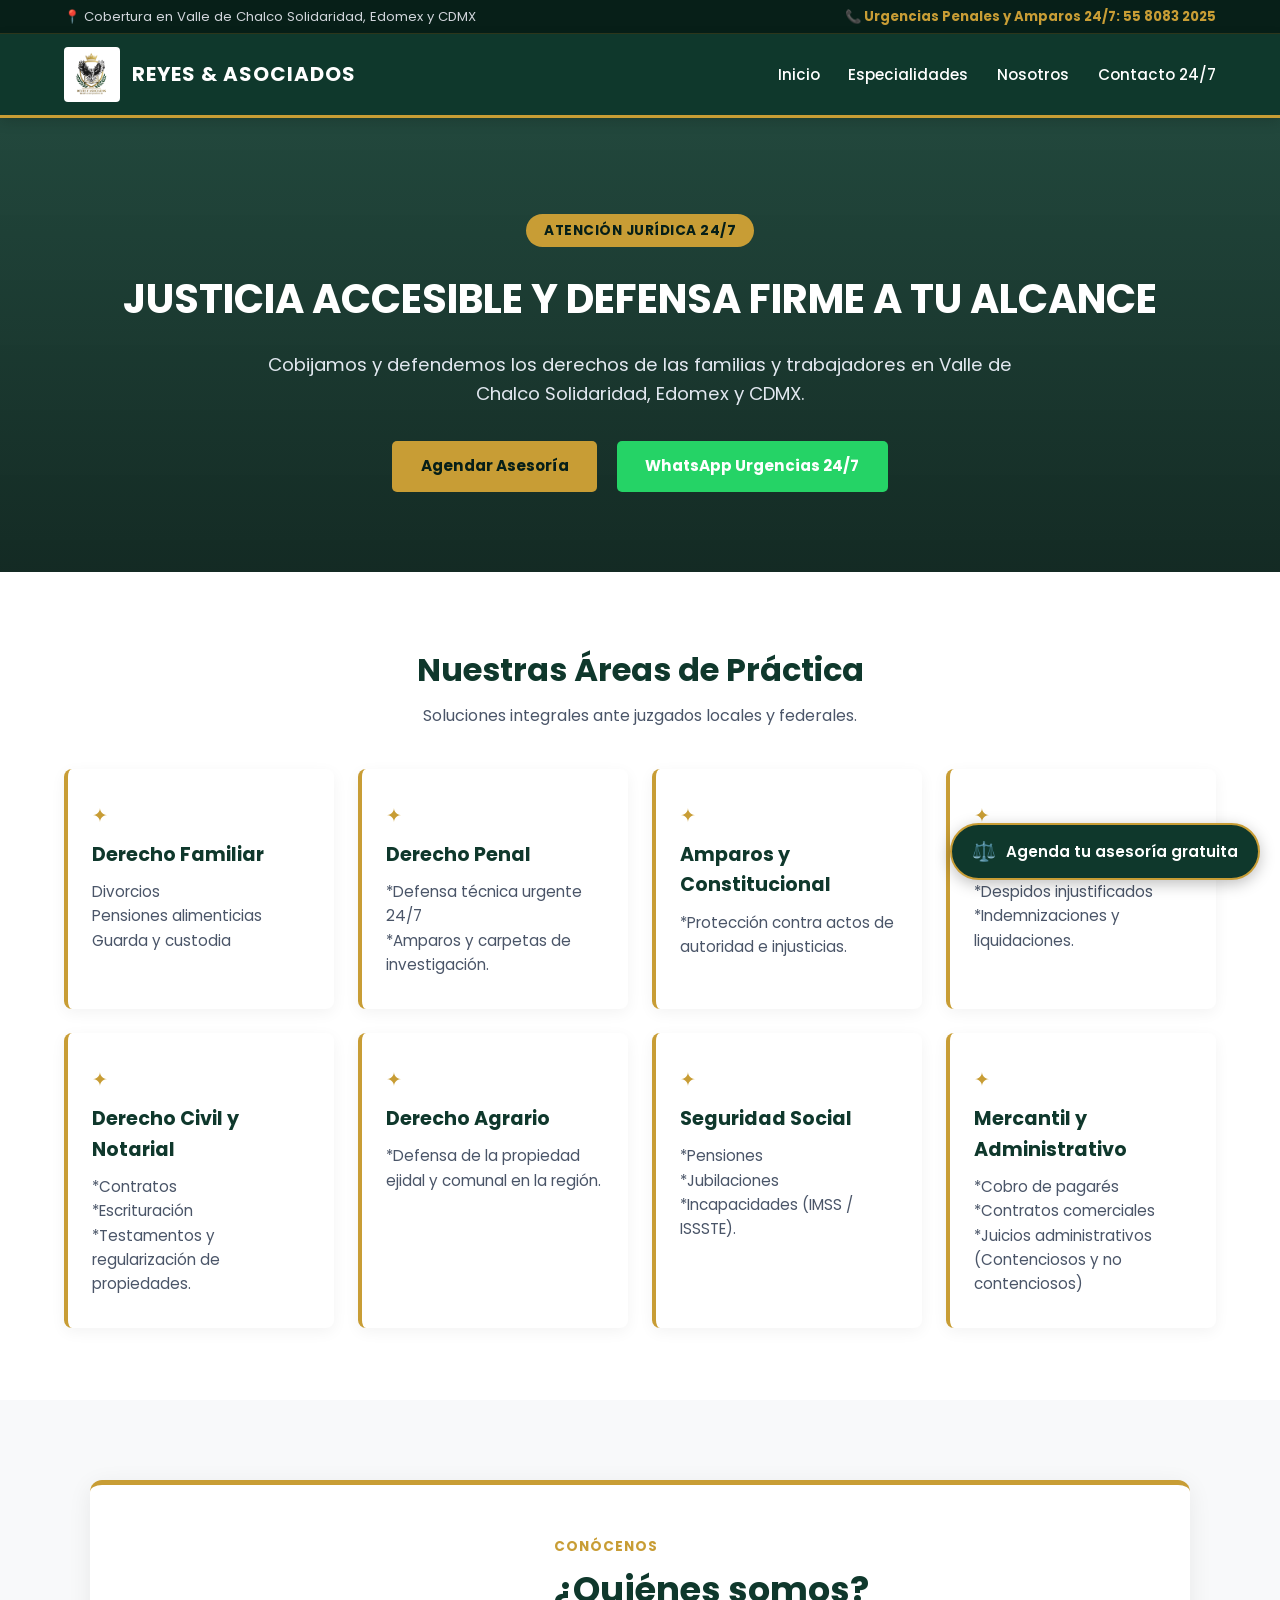
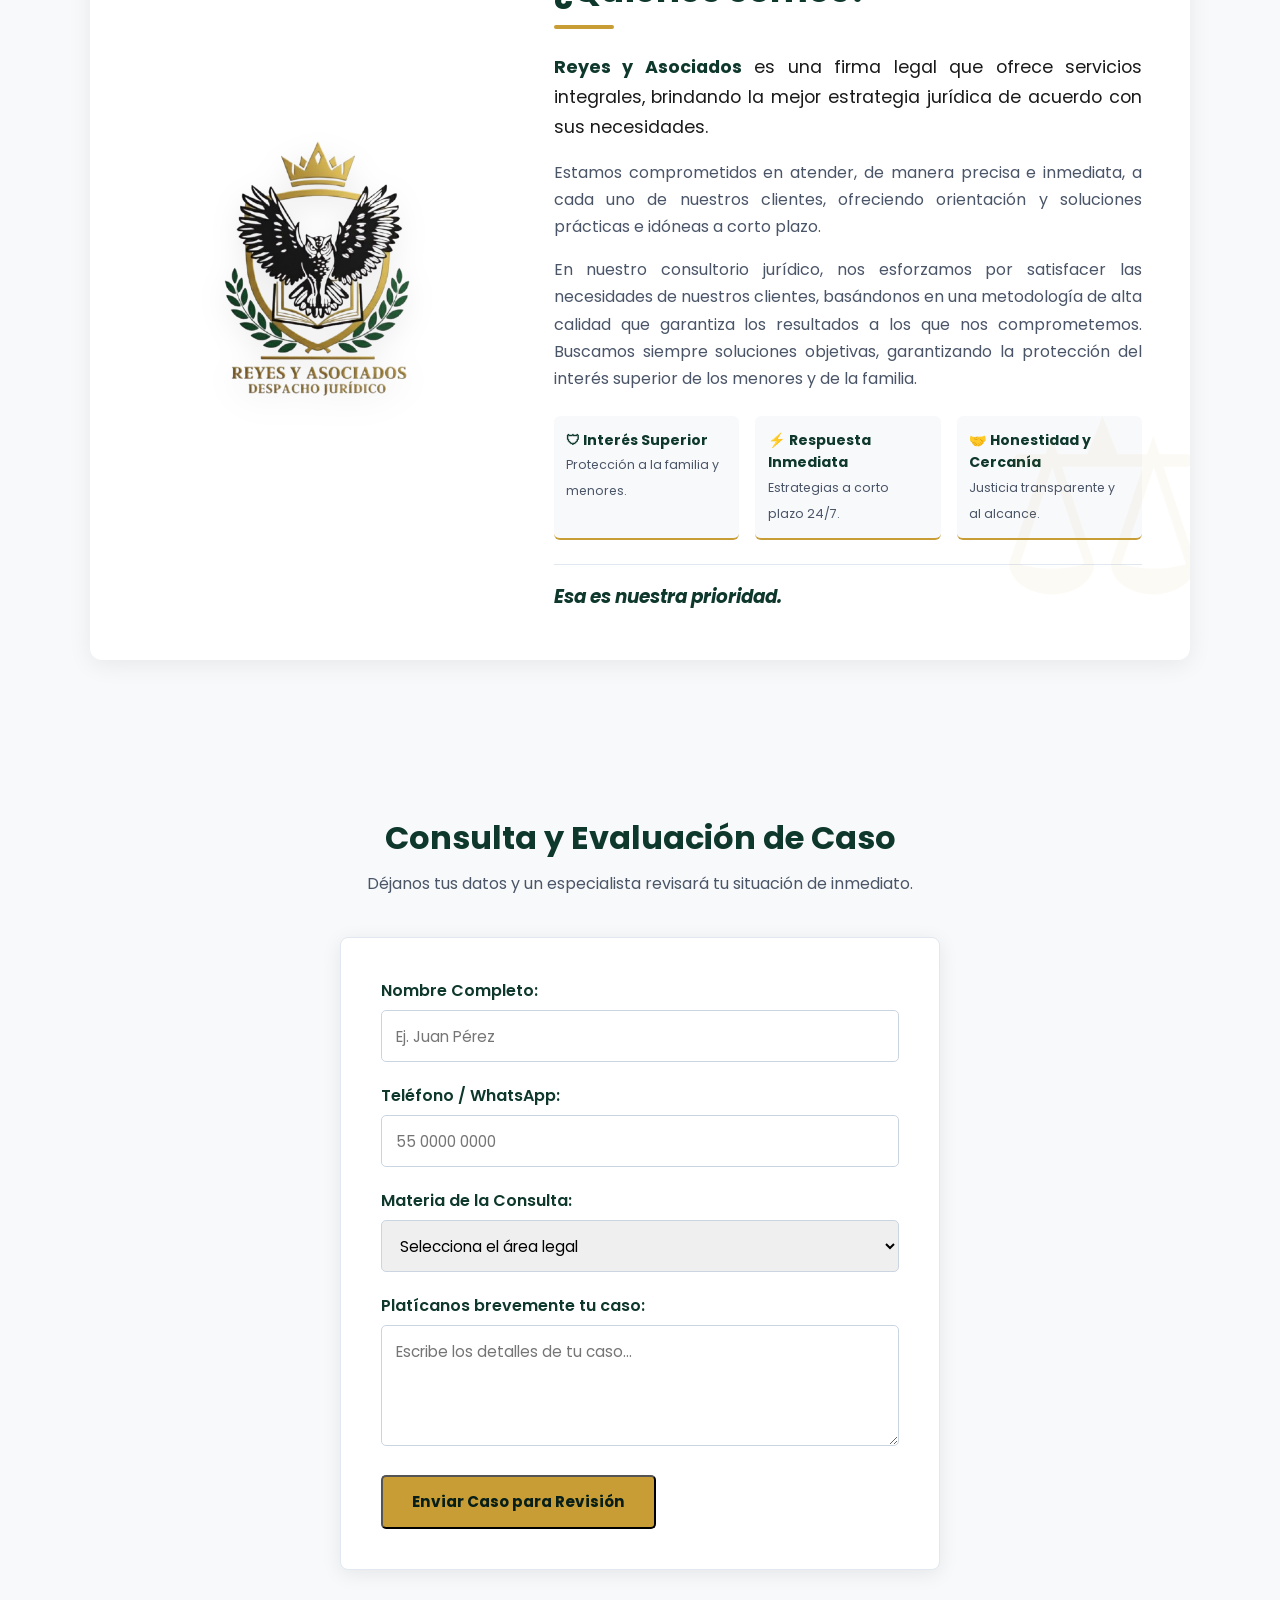
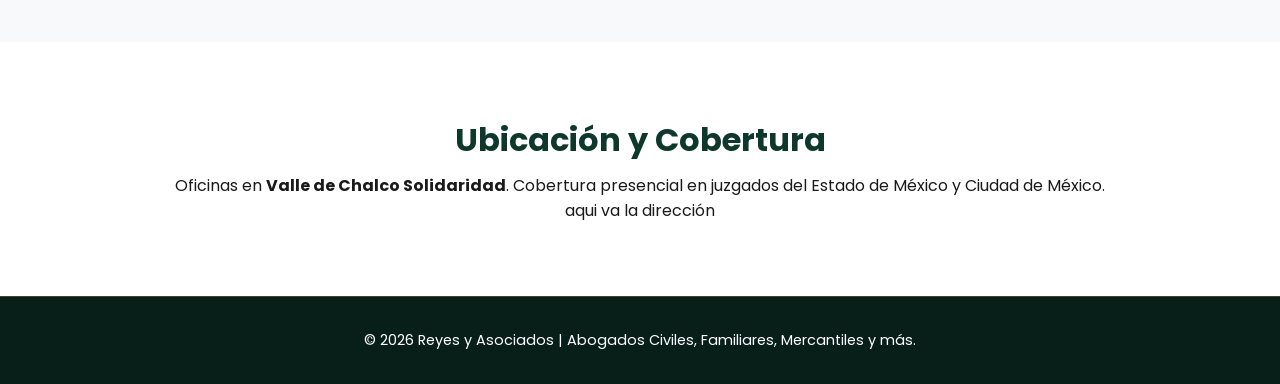
==== index.html @ 7d5b080e "Update index.html" ====
<!DOCTYPE html>
<html lang="es">
<head>
  <meta charset="UTF-8">
  <meta name="viewport" content="width=device-width, initial-scale=1.0">
  <title>Reyes y Asociados | Despacho de Abogados en Valle de Chalco, Edomex y CDMX</title>
  <meta name="description" content="Bufete jurídico 24/7 en Valle de Chalco, Estado de México y CDMX. Especialistas en derecho familiar, penal, amparos, laboral, civil y agrario.">
  <link rel="stylesheet" href="style.css">
  <!-- Fuentes de Google Fonts (Poppins: Redonda y Sans Serif) -->
  <link rel="preconnect" href="https://fonts.googleapis.com">
  <link rel="preconnect" href="https://fonts.gstatic.com" crossorigin>
  <link href="https://fonts.googleapis.com/css2?family=Poppins:wght@300;400;500;600;700&display=swap" rel="stylesheet">
  
  <link rel="stylesheet" href="style.css">
</head>
<body>

  <!-- Encabezado con menú responsive -->
   <!-- Cintillo Superior de Atención Urgente -->
<div class="top-bar">
  <div class="top-bar-container">
    <span>📍 Cobertura en Valle de Chalco Solidaridad, Edomex y CDMX</span>
    <a href="tel:525580832025" class="top-phone">📞 Urgencias Penales y Amparos 24/7: 55 8083 2025 </a>
  </div>
</div>
  <header>
    <div class="logo-container">
      <img src="logo.png" alt="Reyes y Asociados Logotipo" class="logo-img">
      <span class="logo-texto">Reyes & Asociados</span>
    </div>

    <!-- Control del menú hamburguesa -->
    <input type="checkbox" id="check-menu">
    <label for="check-menu" class="btn-menu">☰</label>

    <nav>
      <ul>
        <li><a href="#inicio">Inicio</a></li>
        <li><a href="#especialidades">Especialidades</a></li>
        <li><a href="#nosotros">Nosotros</a></li>
        <li><a href="#contacto">Contacto 24/7</a></li>
      </ul>
    </nav>
  </header>

  <!-- Hero Section -->
  <section id="inicio" class="hero">
    <div class="hero-content">
      <span class="badge">Atención Jurídica 24/7</span>
      <h1>JUSTICIA ACCESIBLE Y DEFENSA FIRME A TU ALCANCE</h1>
      <p>Cobijamos y defendemos los derechos de las familias y trabajadores en Valle de Chalco Solidaridad, Edomex y CDMX.</p>
      <div class="hero-buttons">
        <a href="#contacto" class="btn btn-primary">Agendar Asesoría</a>
        <a href="https://wa.me/525580832025?text=Hola,%20me%20gustaría%20agendar%20una%20asesoría%20legal%20urgente" target="_blank" class="btn btn-whatsapp">WhatsApp Urgencias 24/7</a>
      </div>
    </div>
  </section>

  <!-- Especialidades -->
  <section id="especialidades" class="seccion">
    <h2>Nuestras Áreas de Práctica</h2>
    <p class="subtitulo">Soluciones integrales ante juzgados locales y federales.</p>
    
    <div class="grid-servicios">
      <div class="tarjeta-servicio"><h3>Derecho Familiar</h3>
            <p>Divorcios</p>
            <p>Pensiones alimenticias</p>
            <p>Guarda y custodia</p>
    </div>
      <div class="tarjeta-servicio"><h3>Derecho Penal</h3><p>*Defensa técnica urgente 24/7</p><p>*Amparos y carpetas de investigación.</p></div>
      <div class="tarjeta-servicio"><h3>Amparos y Constitucional</h3><p>*Protección contra actos de autoridad e injusticias.</p></div>
      <div class="tarjeta-servicio"><h3>Derecho Laboral</h3><p>*Despidos injustificados</p><p>*Indemnizaciones y liquidaciones.</p></div>
      <div class="tarjeta-servicio"><h3>Derecho Civil y Notarial</h3><p>*Contratos</p><p>*Escrituración</p><p>*Testamentos y regularización de propiedades.</p></div>
      <div class="tarjeta-servicio"><h3>Derecho Agrario</h3><p>*Defensa de la propiedad ejidal y comunal en la región.</p></div>
      <div class="tarjeta-servicio"><h3>Seguridad Social</h3><p>*Pensiones</p><p> *Jubilaciones</p><p>*Incapacidades (IMSS / ISSSTE).</p></div>
      <div class="tarjeta-servicio"><h3>Mercantil y Administrativo</h3><p>*Cobro de pagarés </p><p>*Contratos comerciales</p><p>*Juicios administrativos (Contenciosos y no contenciosos)</p></div>
    </div>
  </section>

<!-- Sección Nosotros con Logo a la Izquierda -->
  <section id="nosotros" class="seccion seccion-nosotros">
    <div class="contenedor-nosotros-grid">
      
      <!-- Columna Izquierda: Logo Grande -->
      <div class="nosotros-logo-col">
        <img src="logo.png" alt="Reyes y Asociados Logo Grande" class="logo-gran-formato">
      </div>

      <!-- Columna Derecha: Texto del Folleto -->
      <div class="nosotros-texto-col">
        <div class="nosotros-header">
          <span class="badge-sub">Conócenos</span>
          <h2>¿Quiénes somos?</h2>
          <div class="linea-dorada"></div>
        </div>

        <div class="nosotros-contenido">
          <p class="destacado">
            <strong>Reyes y Asociados</strong> es una firma legal que ofrece servicios integrales, brindando la mejor estrategia jurídica de acuerdo con sus necesidades.
          </p>
          
          <p>
            Estamos comprometidos en atender, de manera precisa e inmediata, a cada uno de nuestros clientes, ofreciendo orientación y soluciones prácticas e idóneas a corto plazo.
          </p>

          <p>
            En nuestro consultorio jurídico, nos esforzamos por satisfacer las necesidades de nuestros clientes, basándonos en una metodología de alta calidad que garantiza los resultados a los que nos comprometemos. Buscamos siempre soluciones objetivas, garantizando la protección del interés superior de los menores y de la familia.
          </p>
          <!-- Agregar dentro de la columna de texto de 'Nosotros' -->
<div class="pilares-despacho">
  <div class="pilar">
    <strong>🛡 Interés Superior</strong>
    <span>Protección a la familia y menores.</span>
  </div>
  <div class="pilar">
    <strong>⚡ Respuesta Inmediata</strong>
    <span>Estrategias a corto plazo 24/7.</span>
  </div>
  <div class="pilar">
    <strong>🤝 Honestidad y Cercanía</strong>
    <span>Justicia transparente y al alcance.</span>
  </div>
</div>

          <div class="frase-prioridad">
            <p>Esa es nuestra prioridad.</p>
          </div>
        </div>
      </div>

    </div>
  </section>
  

  <!-- Formulario de Evaluación de Caso -->
  <section id="contacto" class="seccion bg-gris">
    <h2>Consulta y Evaluación de Caso</h2>
    <p class="subtitulo">Déjanos tus datos y un especialista revisará tu situación de inmediato.</p>

    <!-- Puedes usar Formspree.io gratis para recibir los correos del formulario directamente en tu email -->
  <form action="https://formspree.io/f/mgawjaeo" method="POST" class="formulario-contacto">
    <!-- Línea añadida para cambiar la casilla de destino -->
    <input type="hidden" name="_to" value="tu-nuevo-correo@gmail.com">

      <div class="grupo-campo">
        <label for="nombre">Nombre Completo:</label>
        <input type="text" id="nombre" name="nombre" required placeholder="Ej. Juan Pérez">
      </div>

      <div class="grupo-campo">
        <label for="telefono">Teléfono / WhatsApp:</label>
        <input type="tel" id="telefono" name="telefono" required placeholder="55 0000 0000">
      </div>

      <div class="grupo-campo">
        <label for="materia">Materia de la Consulta:</label>
        <select id="materia" name="materia" required>
          <option value="" disabled selected>Selecciona el área legal</option>
          <option value="Familiar">Familiar</option>
          <option value="Penal">Penal (Urgencias)</option>
          <option value="Laboral">Laboral</option>
          <option value="Amparo">Amparo / Constitucional</option>
          <option value="Civil / Notarial">Civil o Notarial</option>
          <option value="Agrario">Agrario</option>
          <option value="Seguridad Social">Pensiones / Seguridad Social</option>
          <option value="Otro">Otro asunto</option>
        </select>
      </div>

      <div class="grupo-campo">
        <label for="mensaje">Platícanos brevemente tu caso:</label>
        <textarea id="mensaje" name="mensaje" rows="4" required placeholder="Escribe los detalles de tu caso..."></textarea>
      </div>

      <button type="submit" class="btn btn-primary">Enviar Caso para Revisión</button>
    </form>
  </section>

  <!-- Cobertura y Mapa -->
  <section class="seccion">
    <h2>Ubicación y Cobertura</h2>
    <p>Oficinas en <strong>Valle de Chalco Solidaridad</strong>. Cobertura presencial en juzgados del Estado de México y Ciudad de México.</p>
    <p>aqui va la dirección</p>
  </section>

  <footer>
    <p>&copy; 2026 Reyes y Asociados | Abogados Civiles, Familiares, Mercantiles y más.</p>
  </footer>
  <!-- Widget Flotante de Asesoría Gratuita -->
<div class="widget-asesoria-container">
  
  <!-- Ventana Modal Emergente (Oculta por defecto) -->
  <div class="chat-modal" id="chatModal">
    <div class="chat-header">
      <div class="chat-header-info">
        <strong>Reyes & Asociados</strong>
        <span>Asesores en línea</span>
      </div>
      <button class="chat-close" onclick="toggleChat()">✕</button>
    </div>
    
   <div class="chat-body">
  <p class="chat-intro">👋 ¡Hola! Platícanos tu caso directamente por WhatsApp para agendar tu consulta gratuita.</p>

  <a href="https://wa.me/525580832025?text=Hola,%20me%20gustaría%20agendar%20una%20asesoría%20gratuita" 
     target="_blank" 
     class="btn-enviar-modal" 
     style="display: block; text-align: center; text-decoration: none;">
     📱 Iniciar Chat de Asesoría
  </a>
</div>
  </div>

  <!-- Botón Fijo Flotante -->
  <button class="btn-flotante-asesoria" onclick="toggleChat()">
    <span class="icono-chat">⚖️</span>
    <span class="texto-btn-flotante">Agenda tu asesoría gratuita</span>
  </button>

</div>
<script src="script.js"></script>
</body>
</html>
---- style.css ----
/* ==========================================
   PALETA EXTRAÍDA DEL LOGOTIPO
   ========================================== */
:root {
  --verde-laurel: #0f382c;
  --verde-oscuro: #071f18;
  --dorado-escudo: #c89d35;
  --dorado-hover: #e0b348;
  --fondo-claro: #f8f9fa;
  --texto-oscuro: #1a1a1a;
  --texto-suave: #4a5568;
  
  /* Definición de la tipografía redonda */
  --fuente-redonda: 'Poppins', -apple-system, BlinkMacSystemFont, sans-serif;
}

* {
  box-sizing: border-box;
  margin: 0;
  padding: 0;
  font-family: var(--fuente-redonda); /* Aplica la tipografía circular a todo el sitio */
}

body {
  color: var(--texto-oscuro);
  background-color: #ffffff;
  line-height: 1.6;
}

/* ==========================================
   ENCABEZADO Y NAVEGACIÓN
   ========================================== */
header {
  background-color: var(--verde-laurel);
  padding: 0.8rem 5%;
  display: flex;
  justify-content: space-between;
  align-items: center;
  position: sticky;
  top: 0;
  z-index: 1000;
  border-bottom: 3px solid var(--dorado-escudo);
  box-shadow: 0 4px 12px rgba(0,0,0,0.15);
}

.logo-container {
  display: flex;
  align-items: center;
  gap: 12px;
}

/* Ajuste para que el logo resalte sin deformarse */
.logo-img {
  height: 55px;
  width: auto;
  object-fit: contain;
  /* Si el fondo del PNG no es transparente, el fondo verde lo enmarca limpio */
  background: white;
  padding: 2px;
  border-radius: 4px;
}

.logo-texto {
  color: #ffffff;
  font-weight: 700;
  font-size: 1.25rem;
  letter-spacing: 1px;
  text-transform: uppercase;
}

nav ul {
  display: flex;
  list-style: none;
  gap: 1.8rem;
}

nav a {
  color: #ffffff;
  text-decoration: none;
  font-weight: 500;
  font-size: 0.95rem;
  transition: color 0.3s ease;
}

nav a:hover {
  color: var(--dorado-escudo);
}

/* Control Menú Hamburguesa Nativo */
#check-menu {
  display: none;
}

.btn-menu {
  display: none;
  font-size: 1.8rem;
  color: var(--dorado-escudo);
  cursor: pointer;
}

/* ==========================================
   HERO SECTION (INICIO)
   ========================================== */
.hero {
  background: linear-gradient(rgba(15, 56, 44, 0.92), rgba(7, 31, 24, 0.95)), 
              url('https://images.unsplash.com/photo-1589829545856-d10d557cf95f?auto=format&fit=crop&w=1200&q=80') center/cover;
  color: #ffffff;
  padding: 6rem 5% 5rem 5%;
  text-align: center;
}

.badge {
  background-color: var(--dorado-escudo);
  color: var(--verde-oscuro);
  padding: 6px 18px;
  border-radius: 20px;
  font-size: 0.85rem;
  font-weight: 700;
  text-transform: uppercase;
  letter-spacing: 0.5px;
  display: inline-block;
}

.hero h1 {
  font-size: 2.5rem;
  margin: 1.2rem 0;
  font-weight: 700;
  color: #ffffff;
}

.hero p {
  font-size: 1.15rem;
  max-width: 750px;
  margin: 0 auto 2rem auto;
  color: #e2e8f0;
}

.hero-buttons {
  display: flex;
  justify-content: center;
  gap: 1.2rem;
  flex-wrap: wrap;
}

/* Botones */
.btn {
  padding: 0.85rem 1.8rem;
  border-radius: 5px;
  text-decoration: none;
  font-weight: 700;
  transition: all 0.3s ease;
  display: inline-block;
  font-size: 0.95rem;
}

.btn-primary {
  background-color: var(--dorado-escudo);
  color: var(--verde-oscuro);
}

.btn-primary:hover {
  background-color: var(--dorado-hover);
  transform: translateY(-2px);
}

.btn-whatsapp {
  background-color: #25D366;
  color: #ffffff;
}

.btn-whatsapp:hover {
  background-color: #20ba5a;
  transform: translateY(-2px);
}

/* ==========================================
   SECCIONES Y TARJETAS
   ========================================== */
.seccion {
  padding: 4.5rem 5%;
  text-align: center;
}

.seccion h2 {
  font-size: 2rem;
  color: var(--verde-laurel);
  margin-bottom: 0.5rem;
}

.subtitulo {
  color: var(--texto-suave);
  margin-bottom: 2.5rem;
  font-size: 1rem;
}

.bg-gris {
  background-color: var(--fondo-claro);
}

.grid-servicios {
  display: grid;
  grid-template-columns: repeat(auto-fit, minmax(260px, 1fr));
  gap: 1.5rem;
  max-width: 1200px;
  margin: 0 auto;
}

.tarjeta-servicio {
  background: #ffffff;
  padding: 1.8rem;
  border-radius: 8px;
  border-top: 4px solid var(--dorado-escudo);
  box-shadow: 0 4px 15px rgba(0,0,0,0.05);
  text-align: left;
  transition: transform 0.3s ease, box-shadow 0.3s ease;
}

.tarjeta-servicio:hover {
  transform: translateY(-5px);
  box-shadow: 0 8px 20px rgba(0,0,0,0.1);
}

.tarjeta-servicio h3 {
  color: var(--verde-laurel);
  margin-bottom: 0.6rem;
  font-size: 1.2rem;
}

.tarjeta-servicio p {
  color: var(--texto-suave);
  font-size: 0.95rem;
}

/* ==========================================
   SECCIÓN NOSOTROS (GRID DE 2 COLUMNAS)
   ========================================== */
.seccion-nosotros {
  background-color: var(--fondo-claro);
  padding: 5rem 5%;
}

.contenedor-nosotros-grid {
  max-width: 1100px;
  margin: 0 auto;
  background: #ffffff;
  padding: 3rem;
  border-radius: 12px;
  border-top: 5px solid var(--dorado-escudo);
  box-shadow: 0 5px 25px rgba(0,0,0,0.07);
  display: grid;
  grid-template-columns: 1fr 1.6fr; /* 1 parte para el logo, 1.6 para el texto */
  gap: 3rem;
  align-items: center;
}

/* Columna del Logo */
.nosotros-logo-col {
  display: flex;
  justify-content: center;
  align-items: center;
  padding: 1rem;
}

.logo-gran-formato {
  width: 100%;
  max-width: 320px;
  height: auto;
  object-fit: contain;
  filter: drop-shadow(0px 8px 15px rgba(0, 0, 0, 0.1)); /* Sombra suave para darle volumen */
}

/* Columna del Texto */
.nosotros-texto-col {
  text-align: left;
}

.badge-sub {
  color: var(--dorado-escudo);
  font-weight: 700;
  text-transform: uppercase;
  font-size: 0.85rem;
  letter-spacing: 1px;
}

.nosotros-header h2 {
  font-size: 2.2rem;
  color: var(--verde-laurel);
  margin-top: 0.2rem;
  margin-bottom: 0.4rem;
  font-weight: 700;
}

.linea-dorada {
  width: 60px;
  height: 4px;
  background-color: var(--dorado-escudo);
  border-radius: 2px;
  margin-bottom: 1.5rem;
}

.nosotros-contenido p {
  color: var(--texto-suave);
  font-size: 1rem;
  line-height: 1.7;
  margin-bottom: 1rem;
  text-align: justify;
}

.nosotros-contenido p.destacado {
  color: var(--texto-oscuro);
  font-size: 1.1rem;
}

.nosotros-contenido strong {
  color: var(--verde-laurel);
  font-weight: 700;
}

.frase-prioridad {
  margin-top: 1.5rem;
  padding-top: 1rem;
  border-top: 1px solid #e2e8f0;
}

.frase-prioridad p {
  color: var(--verde-laurel);
  font-weight: 700;
  font-size: 1.15rem;
  font-style: italic;
  margin-bottom: 0;
}

/* Adaptación a dispositivos móviles */
@media (max-width: 900px) {
  .contenedor-nosotros-grid {
    grid-template-columns: 1fr; /* Cambia a 1 sola columna en pantallas pequeñas */
    gap: 2rem;
    padding: 2rem 1.5rem;
  }

  .logo-gran-formato {
    max-width: 220px; /* Reduce un poco el logo en celulares */
  }

  .nosotros-header h2 {
    font-size: 1.8rem;
  }
}

/* ==========================================
   FORMULARIO
   ========================================== */
.formulario-contacto {
  max-width: 600px;
  margin: 0 auto;
  background: #ffffff;
  padding: 2.5rem;
  border-radius: 8px;
  box-shadow: 0 4px 20px rgba(0,0,0,0.08);
  text-align: left;
  border: 1px solid #e2e8f0;
}

.grupo-campo {
  margin-bottom: 1.3rem;
}

.grupo-campo label {
  display: block;
  margin-bottom: 0.4rem;
  font-weight: 600;
  color: var(--verde-laurel);
}

.grupo-campo input, 
.grupo-campo select, 
.grupo-campo textarea {
  width: 100%;
  padding: 0.85rem;
  border: 1px solid #cbd5e1;
  border-radius: 5px;
  font-size: 0.95rem;
  outline: none;
}

.grupo-campo input:focus, 
.grupo-campo select:focus, 
.grupo-campo textarea:focus {
  border-color: var(--dorado-escudo);
}

footer {
  background-color: var(--verde-oscuro);
  color: #ffffff;
  text-align: center;
  padding: 2rem 5%;
  font-size: 0.9rem;
  border-top: 1px solid rgba(200, 157, 53, 0.3);
}

/* ==========================================
   RESPONSIVE (CELULARES)
   ========================================== */
@media (max-width: 768px) {
  .btn-menu {
    display: block;
  }

  nav {
    position: absolute;
    top: 100%;
    left: 0;
    width: 100%;
    background-color: var(--verde-laurel);
    max-height: 0;
    overflow: hidden;
    transition: max-height 0.35s ease-in-out;
    border-bottom: 2px solid var(--dorado-escudo);
  }

  nav ul {
    flex-direction: column;
    padding: 1rem 0;
    gap: 0;
    text-align: center;
  }

  nav a {
    display: block;
    padding: 0.9rem 0;
    border-bottom: 1px solid rgba(255, 255, 255, 0.08);
  }

  #check-menu:checked ~ nav {
    max-height: 300px;
  }

  .hero h1 {
    font-size: 1.8rem;
  }
}
/* Marca de agua decorativa en la sección de Nosotros */
.contenedor-nosotros-grid {
  position: relative;
  overflow: hidden;
}

/* Símbolo decorativo de fondo */
.contenedor-nosotros-grid::after {
  content: "⚖";
  position: absolute;
  right: -20px;
  bottom: -40px;
  font-size: 15rem;
  color: rgba(200, 157, 53, 0.05); /* Dorado ultraligero */
  pointer-events: none;
}

/* Tarjetas de especialidades con personalidad */
.tarjeta-servicio {
  position: relative;
  background: #ffffff;
  border-top: none;
  border-left: 4px solid var(--dorado-escudo);
  border-radius: 8px;
  padding: 2rem 1.5rem;
  transition: all 0.3s cubic-bezier(0.25, 0.8, 0.25, 1);
}

.tarjeta-servicio:hover {
  transform: translateY(-7px);
  border-left-color: var(--verde-laurel);
  box-shadow: 0 12px 25px rgba(15, 56, 44, 0.12);
}

/* Número o Ícono distintivo en cada servicio */
.tarjeta-servicio::before {
  content: "✦";
  color: var(--dorado-escudo);
  font-size: 1.2rem;
  display: block; 
  margin-bottom: 0.5rem;
}

.top-bar {
  background-color: var(--verde-oscuro);
  color: #d1d5db;
  font-size: 0.82rem;
  padding: 6px 5%;
  border-bottom: 1px solid rgba(200, 157, 53, 0.2);
}

.top-bar-container {
  display: flex;
  justify-content: space-between;
  align-items: center;
  max-width: 1200px;
  margin: 0 auto;
  flex-wrap: wrap;
}

.top-phone {
  color: var(--dorado-escudo);
  text-decoration: none;
  font-weight: bold;
}
.pilares-despacho {
  display: grid;
  grid-template-columns: repeat(auto-fit, minmax(150px, 1fr));
  gap: 1rem;
  margin-top: 1.5rem;
}

.pilar {
  background: var(--fondo-claro);
  padding: 0.8rem;
  border-radius: 6px;
  border-bottom: 2px solid var(--dorado-escudo);
}

.pilar strong {
  display: block;
  font-size: 0.88rem;
  color: var(--verde-laurel);
}

.pilar span {
  font-size: 0.78rem;
  color: var(--texto-suave);
}
/* ==========================================
   WIDGET FLOTANTE DE ASESORÍA GRATUITA
   ========================================== */
.widget-asesoria-container {
  position: fixed;
  bottom: 20px;
  right: 20px;
  z-index: 9999;
}

/* Botón Flotante Fijo */
.btn-flotante-asesoria {
  background-color: var(--verde-laurel);
  color: #ffffff;
  border: 2px solid var(--dorado-escudo);
  padding: 12px 20px;
  border-radius: 30px;
  font-family: var(--fuente-redonda);
  font-weight: 600;
  font-size: 0.95rem;
  cursor: pointer;
  display: flex;
  align-items: center;
  gap: 10px;
  box-shadow: 0 4px 15px rgba(0, 0, 0, 0.25);
  transition: all 0.3s ease;
}

.btn-flotante-asesoria:hover {
  background-color: var(--verde-oscuro);
  border-color: var(--dorado-hover);
  transform: translateY(-3px);
  box-shadow: 0 6px 20px rgba(0, 0, 0, 0.35);
}

.icono-chat {
  font-size: 1.2rem;
}

/* Modal Emergente */
.chat-modal {
  display: none; /* Oculto por defecto */
  position: absolute;
  bottom: 65px;
  right: 0;
  width: 320px;
  background: #ffffff;
  border-radius: 12px;
  box-shadow: 0 8px 30px rgba(0, 0, 0, 0.2);
  border: 1px solid rgba(200, 157, 53, 0.3);
  overflow: hidden;
  animation: popup 0.3s ease forwards;
}

.chat-modal.activo {
  display: block;
}

@keyframes popup {
  from { opacity: 0; transform: translateY(15px); }
  to { opacity: 1; transform: translateY(0); }
}

.chat-header {
  background-color: var(--verde-laurel);
  color: #ffffff;
  padding: 12px 15px;
  display: flex;
  justify-content: space-between;
  align-items: center;
  border-bottom: 2px solid var(--dorado-escudo);
}

.chat-header-info strong {
  display: block;
  font-size: 0.95rem;
}

.chat-header-info span {
  font-size: 0.75rem;
  color: var(--dorado-escudo);
}

.chat-close {
  background: none;
  border: none;
  color: #ffffff;
  font-size: 1.1rem;
  cursor: pointer;
}

.chat-body {
  padding: 15px;
}

.chat-intro {
  font-size: 0.85rem;
  color: var(--texto-suave);
  margin-bottom: 12px;
  line-height: 1.4;
}

.grupo-campo-mini {
  margin-bottom: 10px;
  text-align: left;
}

.grupo-campo-mini label {
  display: block;
  font-size: 0.8rem;
  font-weight: 600;
  color: var(--verde-laurel);
  margin-bottom: 3px;
}

.grupo-campo-mini input,
.grupo-campo-mini textarea {
  width: 100%;
  padding: 8px 10px;
  border: 1px solid #cbd5e1;
  border-radius: 6px;
  font-size: 0.85rem;
  font-family: var(--fuente-redonda);
}

.btn-enviar-modal {
  width: 100%;
  background-color: var(--dorado-escudo);
  color: var(--verde-oscuro);
  border: none;
  padding: 10px;
  border-radius: 6px;
  font-weight: 700;
  font-size: 0.9rem;
  cursor: pointer;
  margin-top: 5px;
  transition: background-color 0.2s ease;
}

.btn-enviar-modal:hover {
  background-color: var(--dorado-hover);
}

/* Ajuste para celulares */
@media (max-width: 480px) {
  .widget-asesoria-container {
    bottom: 15px;
    right: 15px;
    left: 15px;
  }

  .btn-flotante-asesoria {
    width: 100%;
    justify-content: center;
  }

  .chat-modal {
    width: 100%;
    bottom: 60px;
  }
}
/* ==========================================
   TARJETAS INTERACTIVAS EN RESPONSIVE
   ========================================== */
@media (max-width: 768px) {
  
  /* Asegurar espacio relativo para el overlay */
  .tarjeta-servicio {
    position: relative;
    overflow: hidden;
    cursor: pointer;
    min-height: 110px; /* Altura compacta para mostrar solo el título */
    display: flex;
    flex-direction: column;
    justify-content: center;
    align-items: center;
    text-align: center;
    padding: 1.2rem;
  }

  /* Ajuste visual del título */
  .tarjeta-servicio h3 {
    margin-bottom: 0;
    font-size: 1.1rem;
    pointer-events: none;
  }

  /* El <p> actúa como capa de superposición (overlay) oculto por defecto */
  .tarjeta-servicio p {
    position: absolute;
    top: 0;
    left: 0;
    width: 100%;
    height: 100%;
    background-color: var(--verde-laurel); /* Fondo verde institucional */
    color: #ffffff;                        /* Texto blanco legible */
    display: flex;
    align-items: center;
    justify-content: center;
    padding: 1.2rem;
    margin: 0;
    box-sizing: border-box;
    font-size: 0.9rem;
    
    /* Animación de entrada suave desde abajo */
    opacity: 0;
    transform: translateY(100%);
    transition: all 0.3s ease-in-out;
    pointer-events: none;
  }

  /* Al tocar o hacer HOVER/ACTIVE en la tarjeta, el <p> se superpone */
  .tarjeta-servicio:hover p,
  .tarjeta-servicio:active p,
  .tarjeta-servicio.activa p {
    opacity: 1;
    transform: translateY(0);
  }
}
---- style.css ----
/* ==========================================
   PALETA EXTRAÍDA DEL LOGOTIPO
   ========================================== */
:root {
  --verde-laurel: #0f382c;
  --verde-oscuro: #071f18;
  --dorado-escudo: #c89d35;
  --dorado-hover: #e0b348;
  --fondo-claro: #f8f9fa;
  --texto-oscuro: #1a1a1a;
  --texto-suave: #4a5568;
  
  /* Definición de la tipografía redonda */
  --fuente-redonda: 'Poppins', -apple-system, BlinkMacSystemFont, sans-serif;
}

* {
  box-sizing: border-box;
  margin: 0;
  padding: 0;
  font-family: var(--fuente-redonda); /* Aplica la tipografía circular a todo el sitio */
}

body {
  color: var(--texto-oscuro);
  background-color: #ffffff;
  line-height: 1.6;
}

/* ==========================================
   ENCABEZADO Y NAVEGACIÓN
   ========================================== */
header {
  background-color: var(--verde-laurel);
  padding: 0.8rem 5%;
  display: flex;
  justify-content: space-between;
  align-items: center;
  position: sticky;
  top: 0;
  z-index: 1000;
  border-bottom: 3px solid var(--dorado-escudo);
  box-shadow: 0 4px 12px rgba(0,0,0,0.15);
}

.logo-container {
  display: flex;
  align-items: center;
  gap: 12px;
}

/* Ajuste para que el logo resalte sin deformarse */
.logo-img {
  height: 55px;
  width: auto;
  object-fit: contain;
  /* Si el fondo del PNG no es transparente, el fondo verde lo enmarca limpio */
  background: white;
  padding: 2px;
  border-radius: 4px;
}

.logo-texto {
  color: #ffffff;
  font-weight: 700;
  font-size: 1.25rem;
  letter-spacing: 1px;
  text-transform: uppercase;
}

nav ul {
  display: flex;
  list-style: none;
  gap: 1.8rem;
}

nav a {
  color: #ffffff;
  text-decoration: none;
  font-weight: 500;
  font-size: 0.95rem;
  transition: color 0.3s ease;
}

nav a:hover {
  color: var(--dorado-escudo);
}

/* Control Menú Hamburguesa Nativo */
#check-menu {
  display: none;
}

.btn-menu {
  display: none;
  font-size: 1.8rem;
  color: var(--dorado-escudo);
  cursor: pointer;
}

/* ==========================================
   HERO SECTION (INICIO)
   ========================================== */
.hero {
  background: linear-gradient(rgba(15, 56, 44, 0.92), rgba(7, 31, 24, 0.95)), 
              url('https://images.unsplash.com/photo-1589829545856-d10d557cf95f?auto=format&fit=crop&w=1200&q=80') center/cover;
  color: #ffffff;
  padding: 6rem 5% 5rem 5%;
  text-align: center;
}

.badge {
  background-color: var(--dorado-escudo);
  color: var(--verde-oscuro);
  padding: 6px 18px;
  border-radius: 20px;
  font-size: 0.85rem;
  font-weight: 700;
  text-transform: uppercase;
  letter-spacing: 0.5px;
  display: inline-block;
}

.hero h1 {
  font-size: 2.5rem;
  margin: 1.2rem 0;
  font-weight: 700;
  color: #ffffff;
}

.hero p {
  font-size: 1.15rem;
  max-width: 750px;
  margin: 0 auto 2rem auto;
  color: #e2e8f0;
}

.hero-buttons {
  display: flex;
  justify-content: center;
  gap: 1.2rem;
  flex-wrap: wrap;
}

/* Botones */
.btn {
  padding: 0.85rem 1.8rem;
  border-radius: 5px;
  text-decoration: none;
  font-weight: 700;
  transition: all 0.3s ease;
  display: inline-block;
  font-size: 0.95rem;
}

.btn-primary {
  background-color: var(--dorado-escudo);
  color: var(--verde-oscuro);
}

.btn-primary:hover {
  background-color: var(--dorado-hover);
  transform: translateY(-2px);
}

.btn-whatsapp {
  background-color: #25D366;
  color: #ffffff;
}

.btn-whatsapp:hover {
  background-color: #20ba5a;
  transform: translateY(-2px);
}

/* ==========================================
   SECCIONES Y TARJETAS
   ========================================== */
.seccion {
  padding: 4.5rem 5%;
  text-align: center;
}

.seccion h2 {
  font-size: 2rem;
  color: var(--verde-laurel);
  margin-bottom: 0.5rem;
}

.subtitulo {
  color: var(--texto-suave);
  margin-bottom: 2.5rem;
  font-size: 1rem;
}

.bg-gris {
  background-color: var(--fondo-claro);
}

.grid-servicios {
  display: grid;
  grid-template-columns: repeat(auto-fit, minmax(260px, 1fr));
  gap: 1.5rem;
  max-width: 1200px;
  margin: 0 auto;
}

.tarjeta-servicio {
  background: #ffffff;
  padding: 1.8rem;
  border-radius: 8px;
  border-top: 4px solid var(--dorado-escudo);
  box-shadow: 0 4px 15px rgba(0,0,0,0.05);
  text-align: left;
  transition: transform 0.3s ease, box-shadow 0.3s ease;
}

.tarjeta-servicio:hover {
  transform: translateY(-5px);
  box-shadow: 0 8px 20px rgba(0,0,0,0.1);
}

.tarjeta-servicio h3 {
  color: var(--verde-laurel);
  margin-bottom: 0.6rem;
  font-size: 1.2rem;
}

.tarjeta-servicio p {
  color: var(--texto-suave);
  font-size: 0.95rem;
}

/* ==========================================
   SECCIÓN NOSOTROS (GRID DE 2 COLUMNAS)
   ========================================== */
.seccion-nosotros {
  background-color: var(--fondo-claro);
  padding: 5rem 5%;
}

.contenedor-nosotros-grid {
  max-width: 1100px;
  margin: 0 auto;
  background: #ffffff;
  padding: 3rem;
  border-radius: 12px;
  border-top: 5px solid var(--dorado-escudo);
  box-shadow: 0 5px 25px rgba(0,0,0,0.07);
  display: grid;
  grid-template-columns: 1fr 1.6fr; /* 1 parte para el logo, 1.6 para el texto */
  gap: 3rem;
  align-items: center;
}

/* Columna del Logo */
.nosotros-logo-col {
  display: flex;
  justify-content: center;
  align-items: center;
  padding: 1rem;
}

.logo-gran-formato {
  width: 100%;
  max-width: 320px;
  height: auto;
  object-fit: contain;
  filter: drop-shadow(0px 8px 15px rgba(0, 0, 0, 0.1)); /* Sombra suave para darle volumen */
}

/* Columna del Texto */
.nosotros-texto-col {
  text-align: left;
}

.badge-sub {
  color: var(--dorado-escudo);
  font-weight: 700;
  text-transform: uppercase;
  font-size: 0.85rem;
  letter-spacing: 1px;
}

.nosotros-header h2 {
  font-size: 2.2rem;
  color: var(--verde-laurel);
  margin-top: 0.2rem;
  margin-bottom: 0.4rem;
  font-weight: 700;
}

.linea-dorada {
  width: 60px;
  height: 4px;
  background-color: var(--dorado-escudo);
  border-radius: 2px;
  margin-bottom: 1.5rem;
}

.nosotros-contenido p {
  color: var(--texto-suave);
  font-size: 1rem;
  line-height: 1.7;
  margin-bottom: 1rem;
  text-align: justify;
}

.nosotros-contenido p.destacado {
  color: var(--texto-oscuro);
  font-size: 1.1rem;
}

.nosotros-contenido strong {
  color: var(--verde-laurel);
  font-weight: 700;
}

.frase-prioridad {
  margin-top: 1.5rem;
  padding-top: 1rem;
  border-top: 1px solid #e2e8f0;
}

.frase-prioridad p {
  color: var(--verde-laurel);
  font-weight: 700;
  font-size: 1.15rem;
  font-style: italic;
  margin-bottom: 0;
}

/* Adaptación a dispositivos móviles */
@media (max-width: 900px) {
  .contenedor-nosotros-grid {
    grid-template-columns: 1fr; /* Cambia a 1 sola columna en pantallas pequeñas */
    gap: 2rem;
    padding: 2rem 1.5rem;
  }

  .logo-gran-formato {
    max-width: 220px; /* Reduce un poco el logo en celulares */
  }

  .nosotros-header h2 {
    font-size: 1.8rem;
  }
}

/* ==========================================
   FORMULARIO
   ========================================== */
.formulario-contacto {
  max-width: 600px;
  margin: 0 auto;
  background: #ffffff;
  padding: 2.5rem;
  border-radius: 8px;
  box-shadow: 0 4px 20px rgba(0,0,0,0.08);
  text-align: left;
  border: 1px solid #e2e8f0;
}

.grupo-campo {
  margin-bottom: 1.3rem;
}

.grupo-campo label {
  display: block;
  margin-bottom: 0.4rem;
  font-weight: 600;
  color: var(--verde-laurel);
}

.grupo-campo input, 
.grupo-campo select, 
.grupo-campo textarea {
  width: 100%;
  padding: 0.85rem;
  border: 1px solid #cbd5e1;
  border-radius: 5px;
  font-size: 0.95rem;
  outline: none;
}

.grupo-campo input:focus, 
.grupo-campo select:focus, 
.grupo-campo textarea:focus {
  border-color: var(--dorado-escudo);
}

footer {
  background-color: var(--verde-oscuro);
  color: #ffffff;
  text-align: center;
  padding: 2rem 5%;
  font-size: 0.9rem;
  border-top: 1px solid rgba(200, 157, 53, 0.3);
}

/* ==========================================
   RESPONSIVE (CELULARES)
   ========================================== */
@media (max-width: 768px) {
  .btn-menu {
    display: block;
  }

  nav {
    position: absolute;
    top: 100%;
    left: 0;
    width: 100%;
    background-color: var(--verde-laurel);
    max-height: 0;
    overflow: hidden;
    transition: max-height 0.35s ease-in-out;
    border-bottom: 2px solid var(--dorado-escudo);
  }

  nav ul {
    flex-direction: column;
    padding: 1rem 0;
    gap: 0;
    text-align: center;
  }

  nav a {
    display: block;
    padding: 0.9rem 0;
    border-bottom: 1px solid rgba(255, 255, 255, 0.08);
  }

  #check-menu:checked ~ nav {
    max-height: 300px;
  }

  .hero h1 {
    font-size: 1.8rem;
  }
}
/* Marca de agua decorativa en la sección de Nosotros */
.contenedor-nosotros-grid {
  position: relative;
  overflow: hidden;
}

/* Símbolo decorativo de fondo */
.contenedor-nosotros-grid::after {
  content: "⚖";
  position: absolute;
  right: -20px;
  bottom: -40px;
  font-size: 15rem;
  color: rgba(200, 157, 53, 0.05); /* Dorado ultraligero */
  pointer-events: none;
}

/* Tarjetas de especialidades con personalidad */
.tarjeta-servicio {
  position: relative;
  background: #ffffff;
  border-top: none;
  border-left: 4px solid var(--dorado-escudo);
  border-radius: 8px;
  padding: 2rem 1.5rem;
  transition: all 0.3s cubic-bezier(0.25, 0.8, 0.25, 1);
}

.tarjeta-servicio:hover {
  transform: translateY(-7px);
  border-left-color: var(--verde-laurel);
  box-shadow: 0 12px 25px rgba(15, 56, 44, 0.12);
}

/* Número o Ícono distintivo en cada servicio */
.tarjeta-servicio::before {
  content: "✦";
  color: var(--dorado-escudo);
  font-size: 1.2rem;
  display: block; 
  margin-bottom: 0.5rem;
}

.top-bar {
  background-color: var(--verde-oscuro);
  color: #d1d5db;
  font-size: 0.82rem;
  padding: 6px 5%;
  border-bottom: 1px solid rgba(200, 157, 53, 0.2);
}

.top-bar-container {
  display: flex;
  justify-content: space-between;
  align-items: center;
  max-width: 1200px;
  margin: 0 auto;
  flex-wrap: wrap;
}

.top-phone {
  color: var(--dorado-escudo);
  text-decoration: none;
  font-weight: bold;
}
.pilares-despacho {
  display: grid;
  grid-template-columns: repeat(auto-fit, minmax(150px, 1fr));
  gap: 1rem;
  margin-top: 1.5rem;
}

.pilar {
  background: var(--fondo-claro);
  padding: 0.8rem;
  border-radius: 6px;
  border-bottom: 2px solid var(--dorado-escudo);
}

.pilar strong {
  display: block;
  font-size: 0.88rem;
  color: var(--verde-laurel);
}

.pilar span {
  font-size: 0.78rem;
  color: var(--texto-suave);
}
/* ==========================================
   WIDGET FLOTANTE DE ASESORÍA GRATUITA
   ========================================== */
.widget-asesoria-container {
  position: fixed;
  bottom: 20px;
  right: 20px;
  z-index: 9999;
}

/* Botón Flotante Fijo */
.btn-flotante-asesoria {
  background-color: var(--verde-laurel);
  color: #ffffff;
  border: 2px solid var(--dorado-escudo);
  padding: 12px 20px;
  border-radius: 30px;
  font-family: var(--fuente-redonda);
  font-weight: 600;
  font-size: 0.95rem;
  cursor: pointer;
  display: flex;
  align-items: center;
  gap: 10px;
  box-shadow: 0 4px 15px rgba(0, 0, 0, 0.25);
  transition: all 0.3s ease;
}

.btn-flotante-asesoria:hover {
  background-color: var(--verde-oscuro);
  border-color: var(--dorado-hover);
  transform: translateY(-3px);
  box-shadow: 0 6px 20px rgba(0, 0, 0, 0.35);
}

.icono-chat {
  font-size: 1.2rem;
}

/* Modal Emergente */
.chat-modal {
  display: none; /* Oculto por defecto */
  position: absolute;
  bottom: 65px;
  right: 0;
  width: 320px;
  background: #ffffff;
  border-radius: 12px;
  box-shadow: 0 8px 30px rgba(0, 0, 0, 0.2);
  border: 1px solid rgba(200, 157, 53, 0.3);
  overflow: hidden;
  animation: popup 0.3s ease forwards;
}

.chat-modal.activo {
  display: block;
}

@keyframes popup {
  from { opacity: 0; transform: translateY(15px); }
  to { opacity: 1; transform: translateY(0); }
}

.chat-header {
  background-color: var(--verde-laurel);
  color: #ffffff;
  padding: 12px 15px;
  display: flex;
  justify-content: space-between;
  align-items: center;
  border-bottom: 2px solid var(--dorado-escudo);
}

.chat-header-info strong {
  display: block;
  font-size: 0.95rem;
}

.chat-header-info span {
  font-size: 0.75rem;
  color: var(--dorado-escudo);
}

.chat-close {
  background: none;
  border: none;
  color: #ffffff;
  font-size: 1.1rem;
  cursor: pointer;
}

.chat-body {
  padding: 15px;
}

.chat-intro {
  font-size: 0.85rem;
  color: var(--texto-suave);
  margin-bottom: 12px;
  line-height: 1.4;
}

.grupo-campo-mini {
  margin-bottom: 10px;
  text-align: left;
}

.grupo-campo-mini label {
  display: block;
  font-size: 0.8rem;
  font-weight: 600;
  color: var(--verde-laurel);
  margin-bottom: 3px;
}

.grupo-campo-mini input,
.grupo-campo-mini textarea {
  width: 100%;
  padding: 8px 10px;
  border: 1px solid #cbd5e1;
  border-radius: 6px;
  font-size: 0.85rem;
  font-family: var(--fuente-redonda);
}

.btn-enviar-modal {
  width: 100%;
  background-color: var(--dorado-escudo);
  color: var(--verde-oscuro);
  border: none;
  padding: 10px;
  border-radius: 6px;
  font-weight: 700;
  font-size: 0.9rem;
  cursor: pointer;
  margin-top: 5px;
  transition: background-color 0.2s ease;
}

.btn-enviar-modal:hover {
  background-color: var(--dorado-hover);
}

/* Ajuste para celulares */
@media (max-width: 480px) {
  .widget-asesoria-container {
    bottom: 15px;
    right: 15px;
    left: 15px;
  }

  .btn-flotante-asesoria {
    width: 100%;
    justify-content: center;
  }

  .chat-modal {
    width: 100%;
    bottom: 60px;
  }
}
/* ==========================================
   TARJETAS INTERACTIVAS EN RESPONSIVE
   ========================================== */
@media (max-width: 768px) {
  
  /* Asegurar espacio relativo para el overlay */
  .tarjeta-servicio {
    position: relative;
    overflow: hidden;
    cursor: pointer;
    min-height: 110px; /* Altura compacta para mostrar solo el título */
    display: flex;
    flex-direction: column;
    justify-content: center;
    align-items: center;
    text-align: center;
    padding: 1.2rem;
  }

  /* Ajuste visual del título */
  .tarjeta-servicio h3 {
    margin-bottom: 0;
    font-size: 1.1rem;
    pointer-events: none;
  }

  /* El <p> actúa como capa de superposición (overlay) oculto por defecto */
  .tarjeta-servicio p {
    position: absolute;
    top: 0;
    left: 0;
    width: 100%;
    height: 100%;
    background-color: var(--verde-laurel); /* Fondo verde institucional */
    color: #ffffff;                        /* Texto blanco legible */
    display: flex;
    align-items: center;
    justify-content: center;
    padding: 1.2rem;
    margin: 0;
    box-sizing: border-box;
    font-size: 0.9rem;
    
    /* Animación de entrada suave desde abajo */
    opacity: 0;
    transform: translateY(100%);
    transition: all 0.3s ease-in-out;
    pointer-events: none;
  }

  /* Al tocar o hacer HOVER/ACTIVE en la tarjeta, el <p> se superpone */
  .tarjeta-servicio:hover p,
  .tarjeta-servicio:active p,
  .tarjeta-servicio.activa p {
    opacity: 1;
    transform: translateY(0);
  }
}
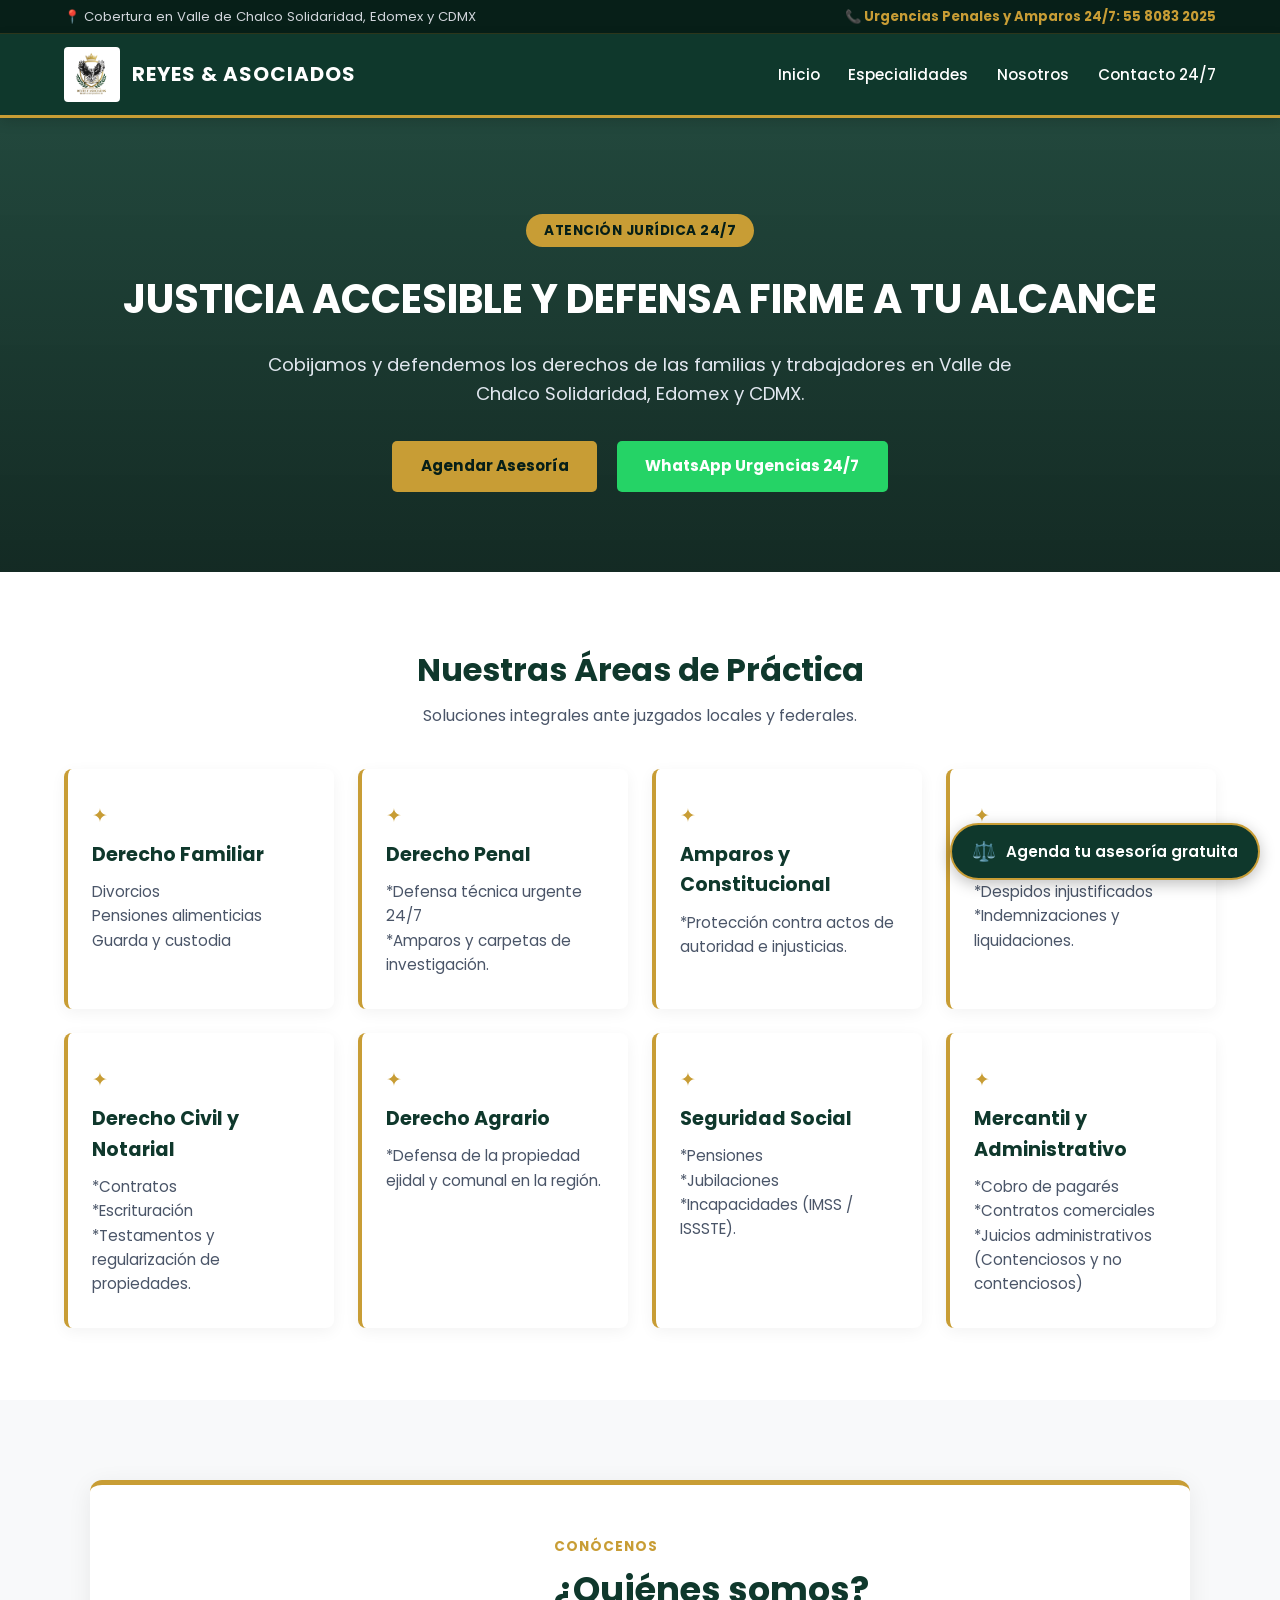
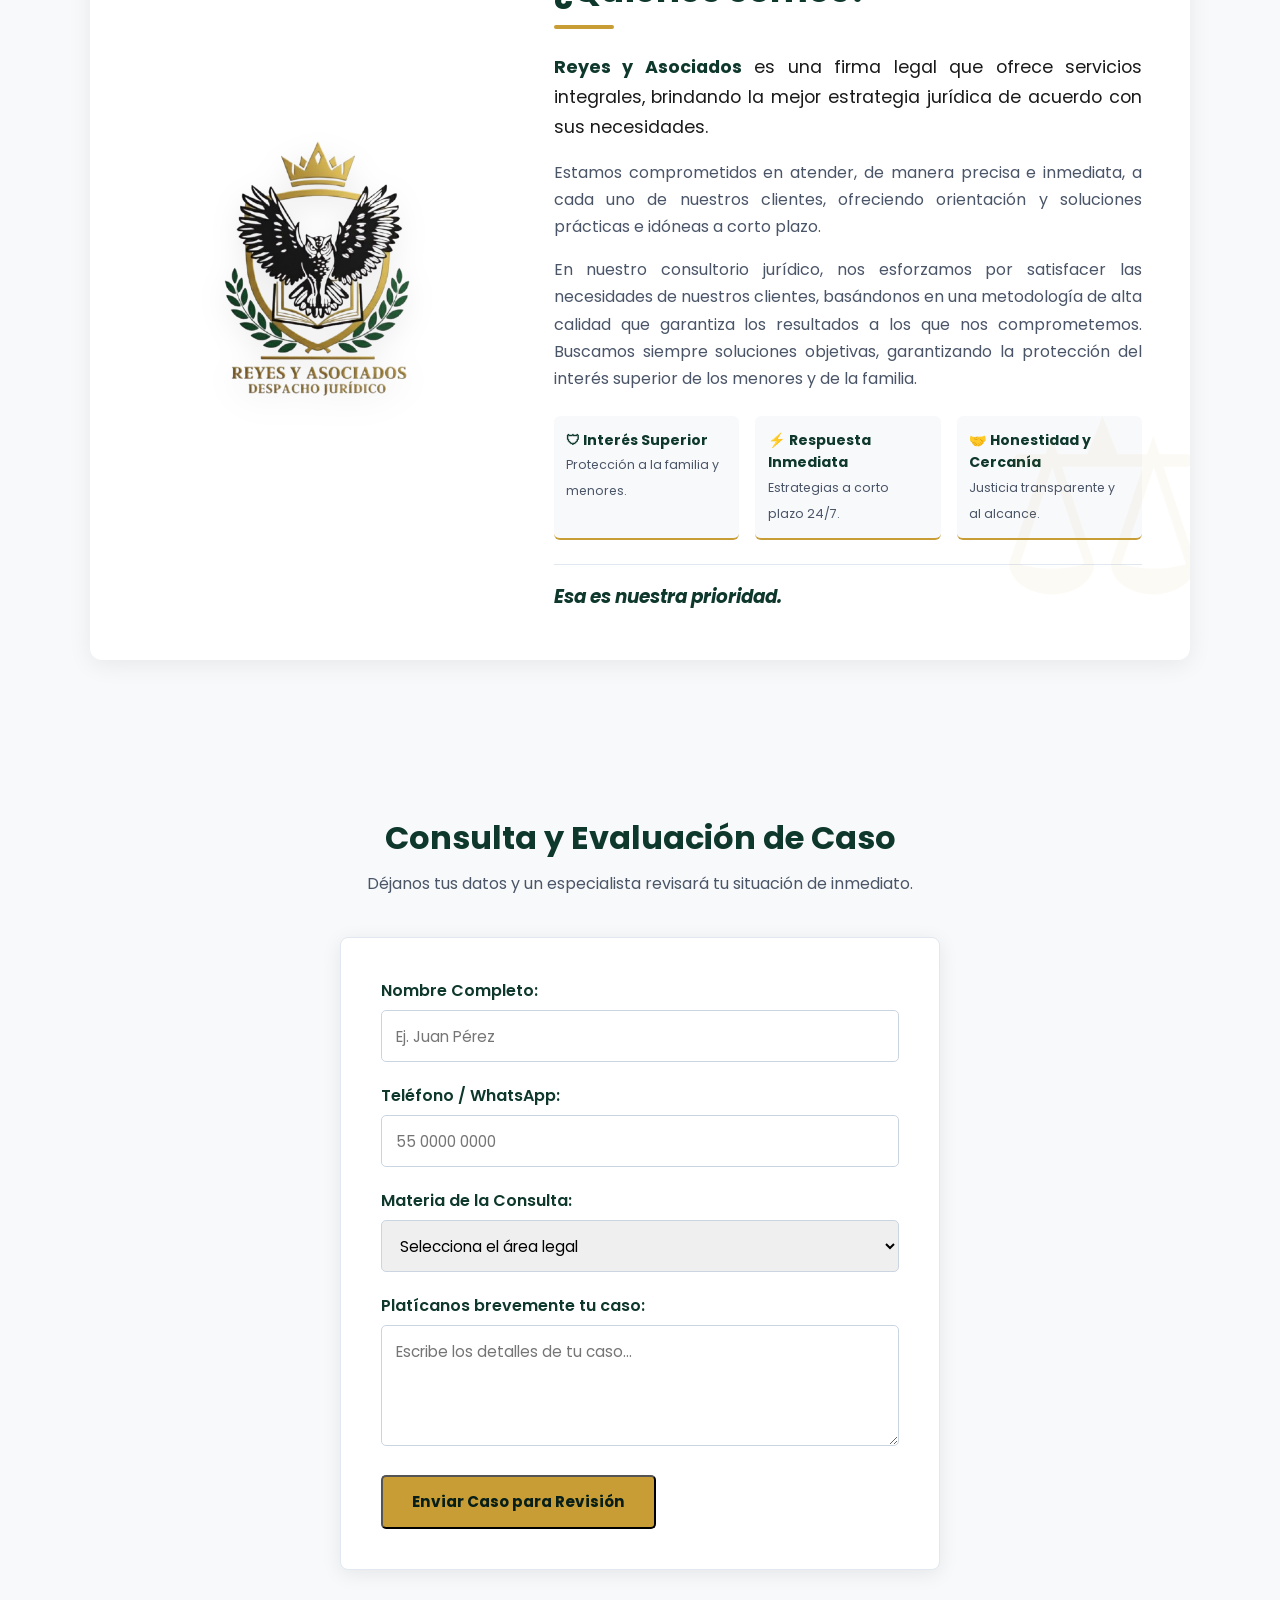
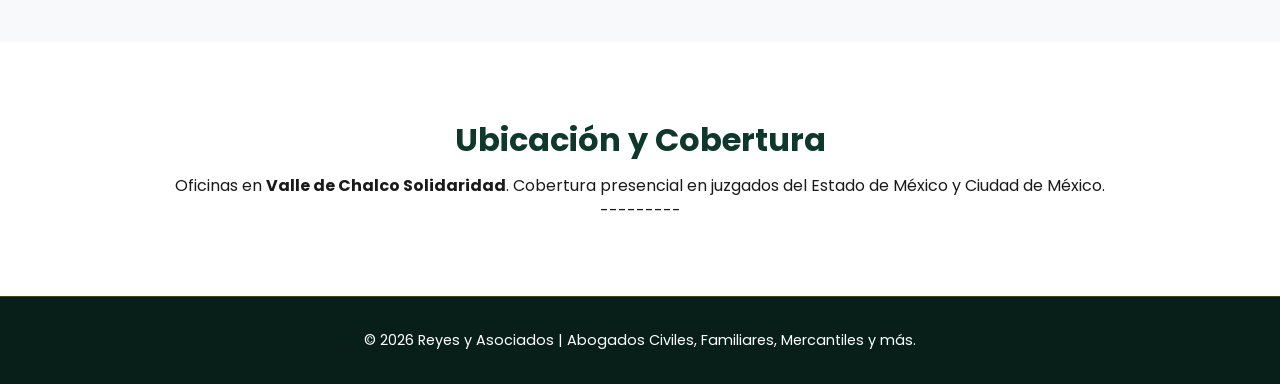
==== commit 47626069: "Update index.html" ====
--- a/index.html
+++ b/index.html
@@ -140,7 +140,7 @@
     <!-- Puedes usar Formspree.io gratis para recibir los correos del formulario directamente en tu email -->
   <form action="https://formspree.io/f/mgawjaeo" method="POST" class="formulario-contacto">
     <!-- Línea añadida para cambiar la casilla de destino -->
-    <input type="hidden" name="_to" value="tu-nuevo-correo@gmail.com">
+    <input type="hidden" name="_to" value="soluciones.juridicas27@gmail.com">
 
       <div class="grupo-campo">
         <label for="nombre">Nombre Completo:</label>
@@ -180,7 +180,8 @@
   <section class="seccion">
     <h2>Ubicación y Cobertura</h2>
     <p>Oficinas en <strong>Valle de Chalco Solidaridad</strong>. Cobertura presencial en juzgados del Estado de México y Ciudad de México.</p>
-    <p>aqui va la dirección</p>
+  <!-- Aqui debera de ir la dirección -->
+    <p>---------</p>
   </section>
 
   <footer>
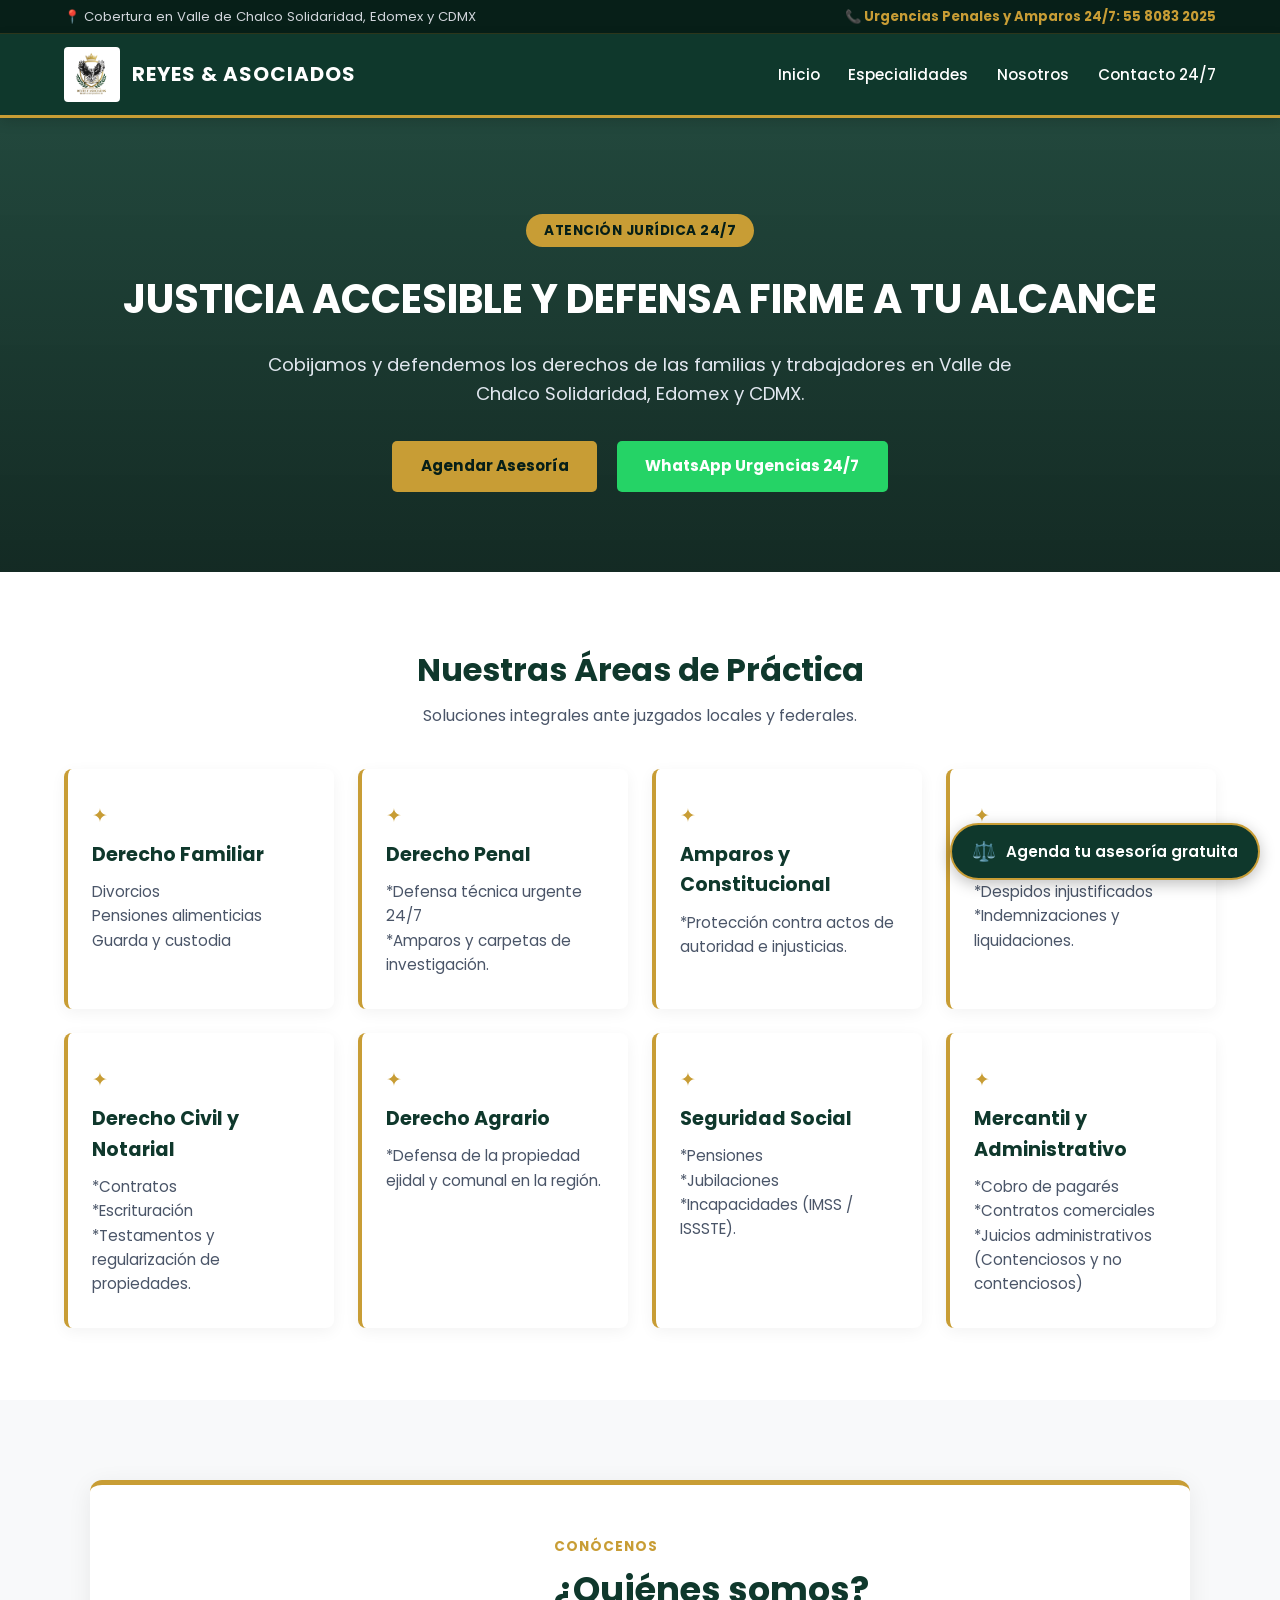
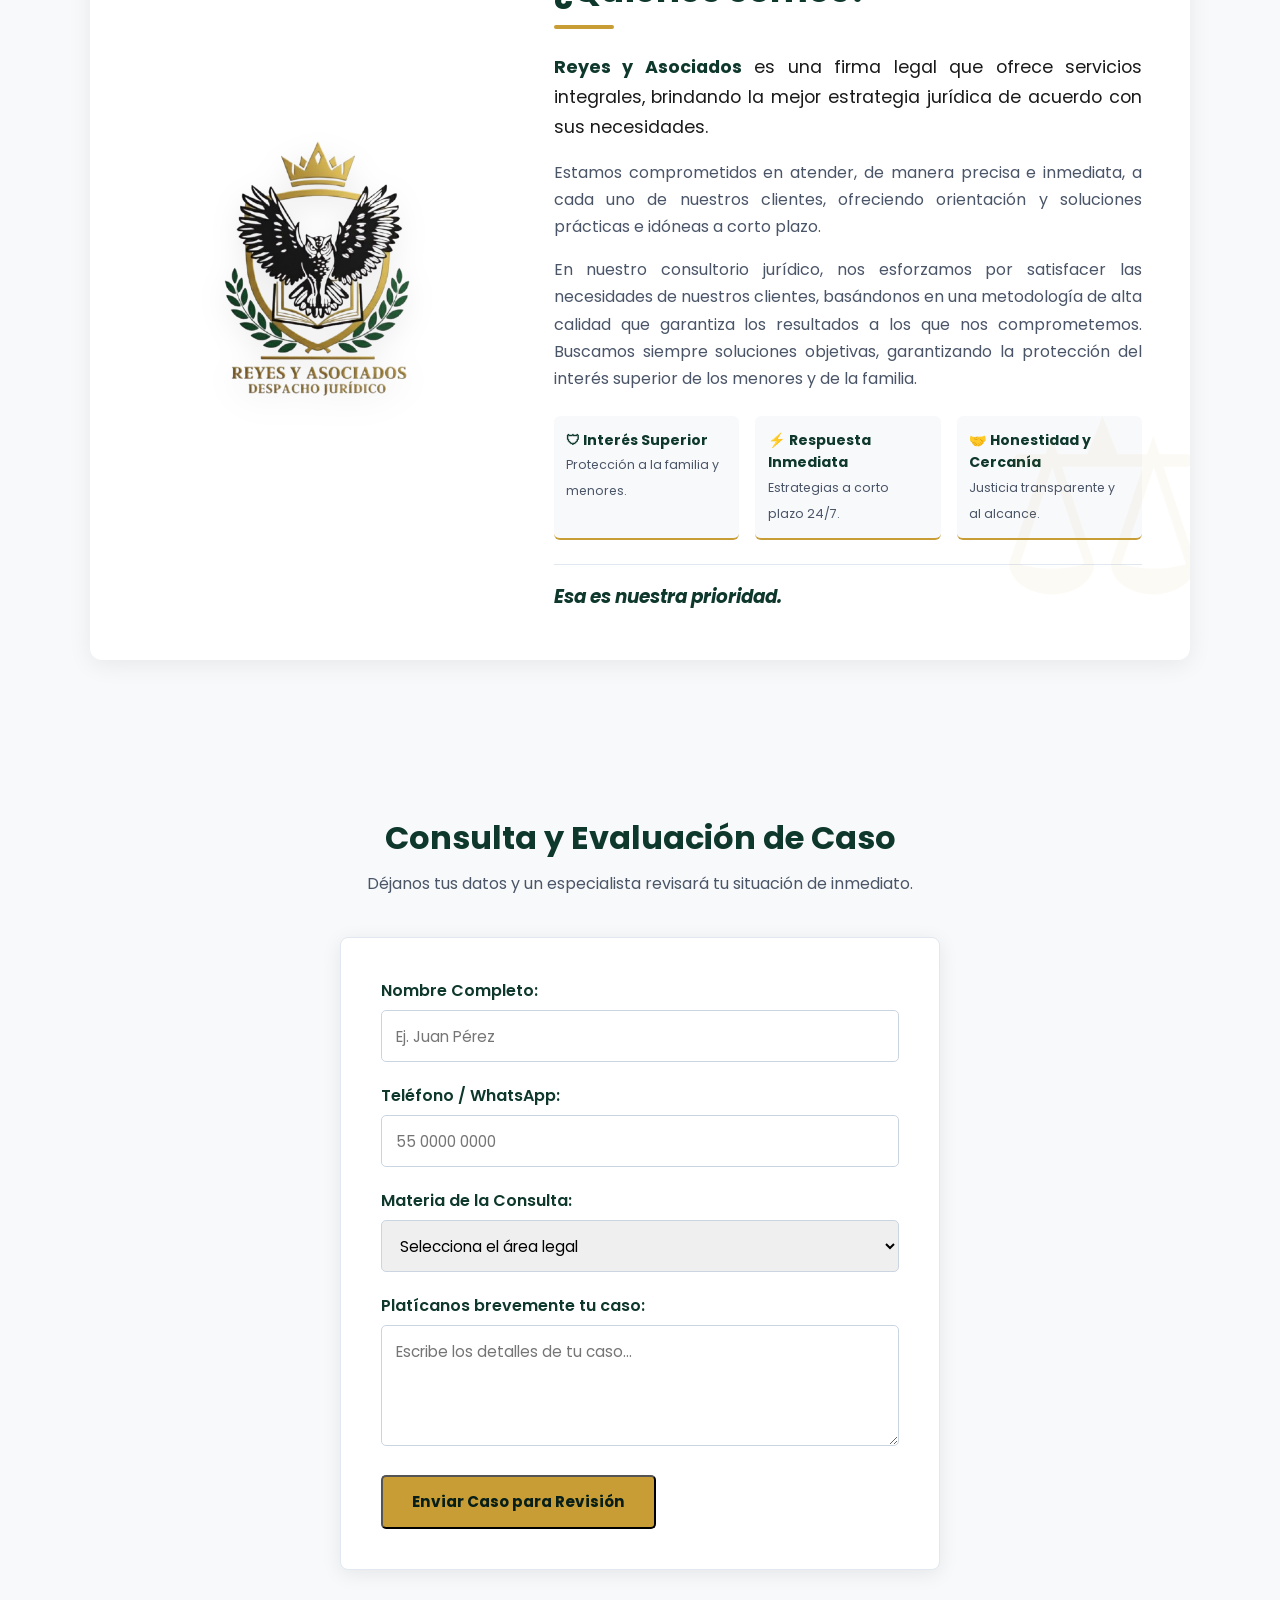
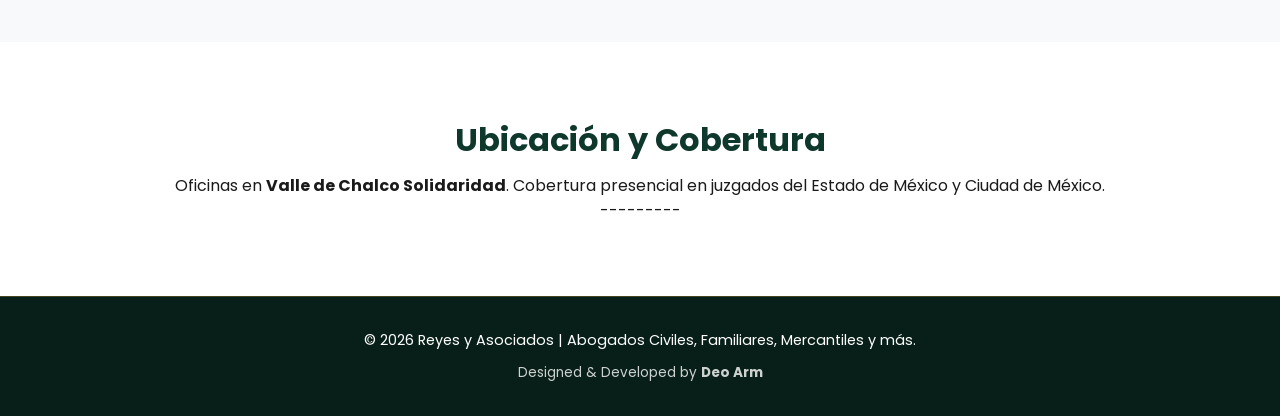
==== commit 2ef77840: "Update index.html" ====
--- a/index.html
+++ b/index.html
@@ -186,6 +186,10 @@
 
   <footer>
     <p>&copy; 2026 Reyes y Asociados | Abogados Civiles, Familiares, Mercantiles y más.</p>
+      <!-- Linea de créditos by DEO ARM contactar al 56 4428 1928 o alearerob28@gmail.com -->
+    <p style="text-align: center; font-size: 0.85rem; margin-top: 10px; opacity: 0.8;">
+    Designed & Developed by <strong>Deo Arm</strong>
+  </p>
   </footer>
   <!-- Widget Flotante de Asesoría Gratuita -->
 <div class="widget-asesoria-container">
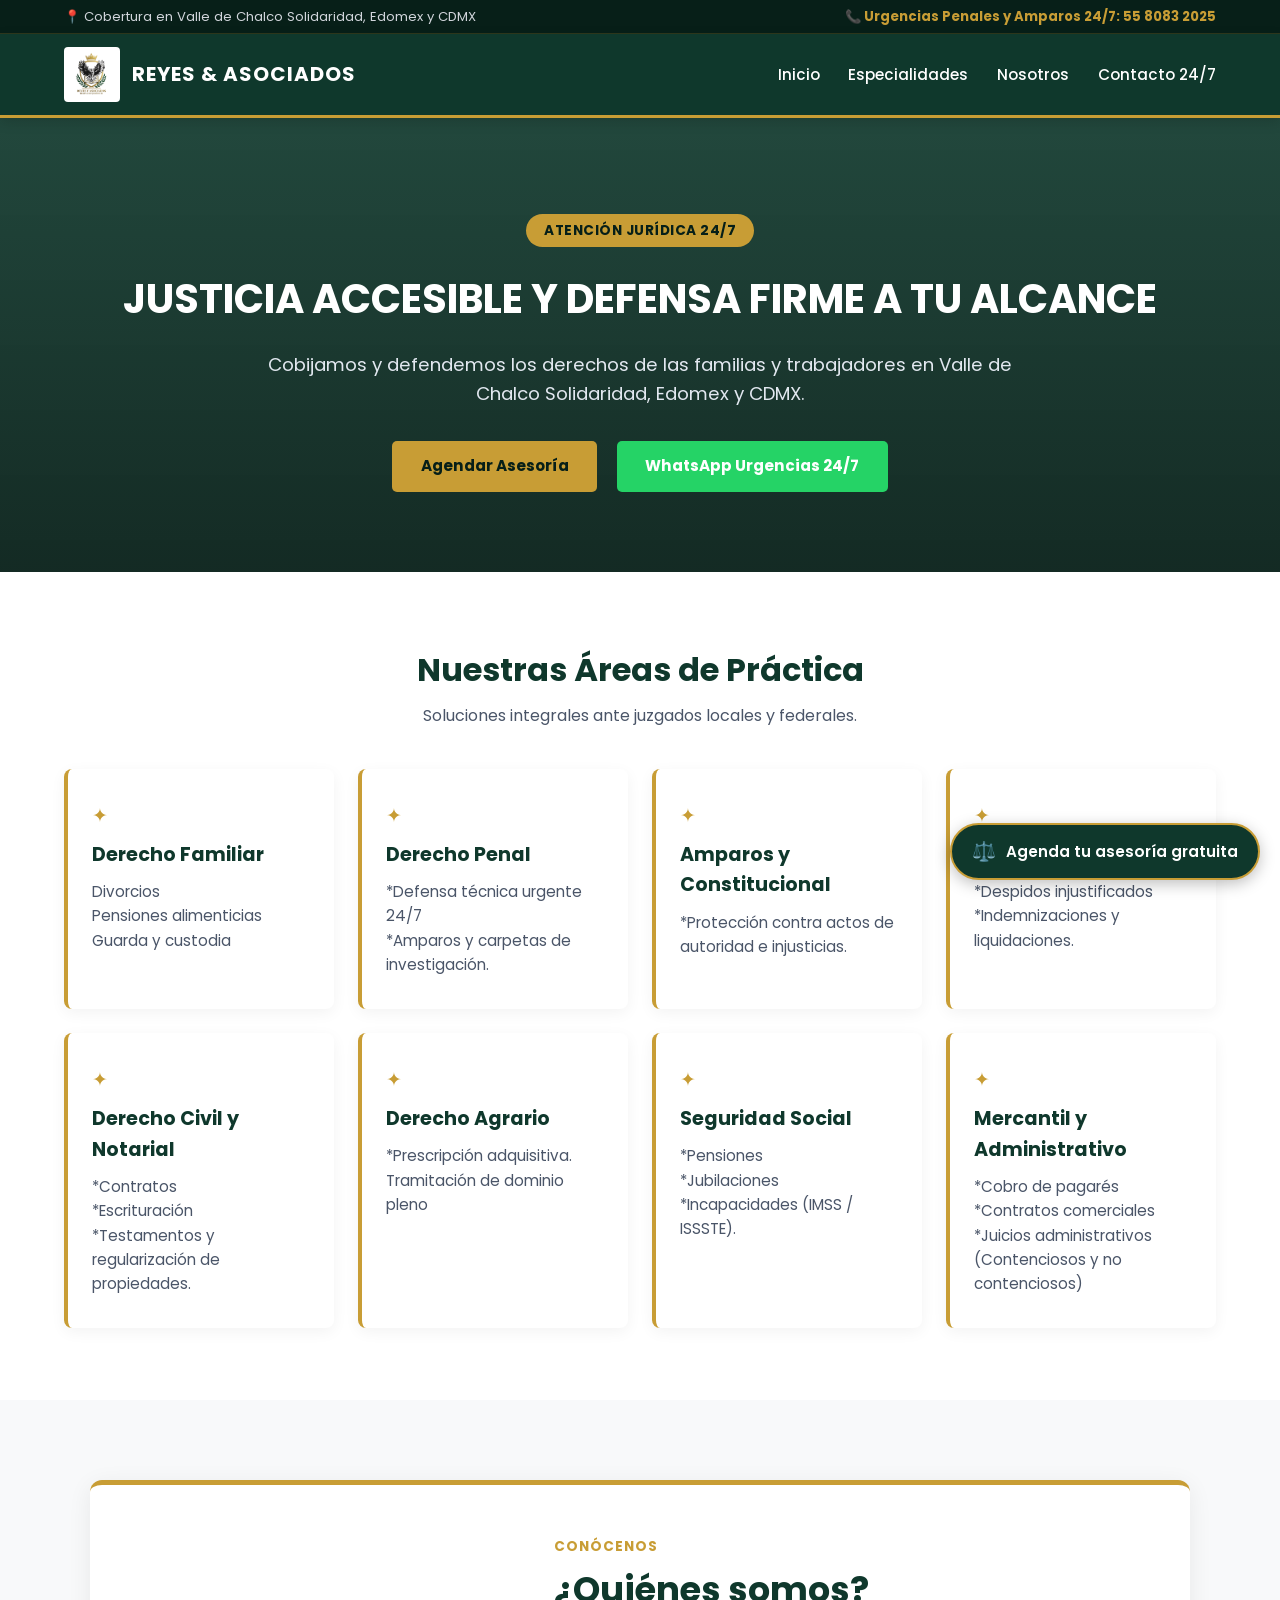
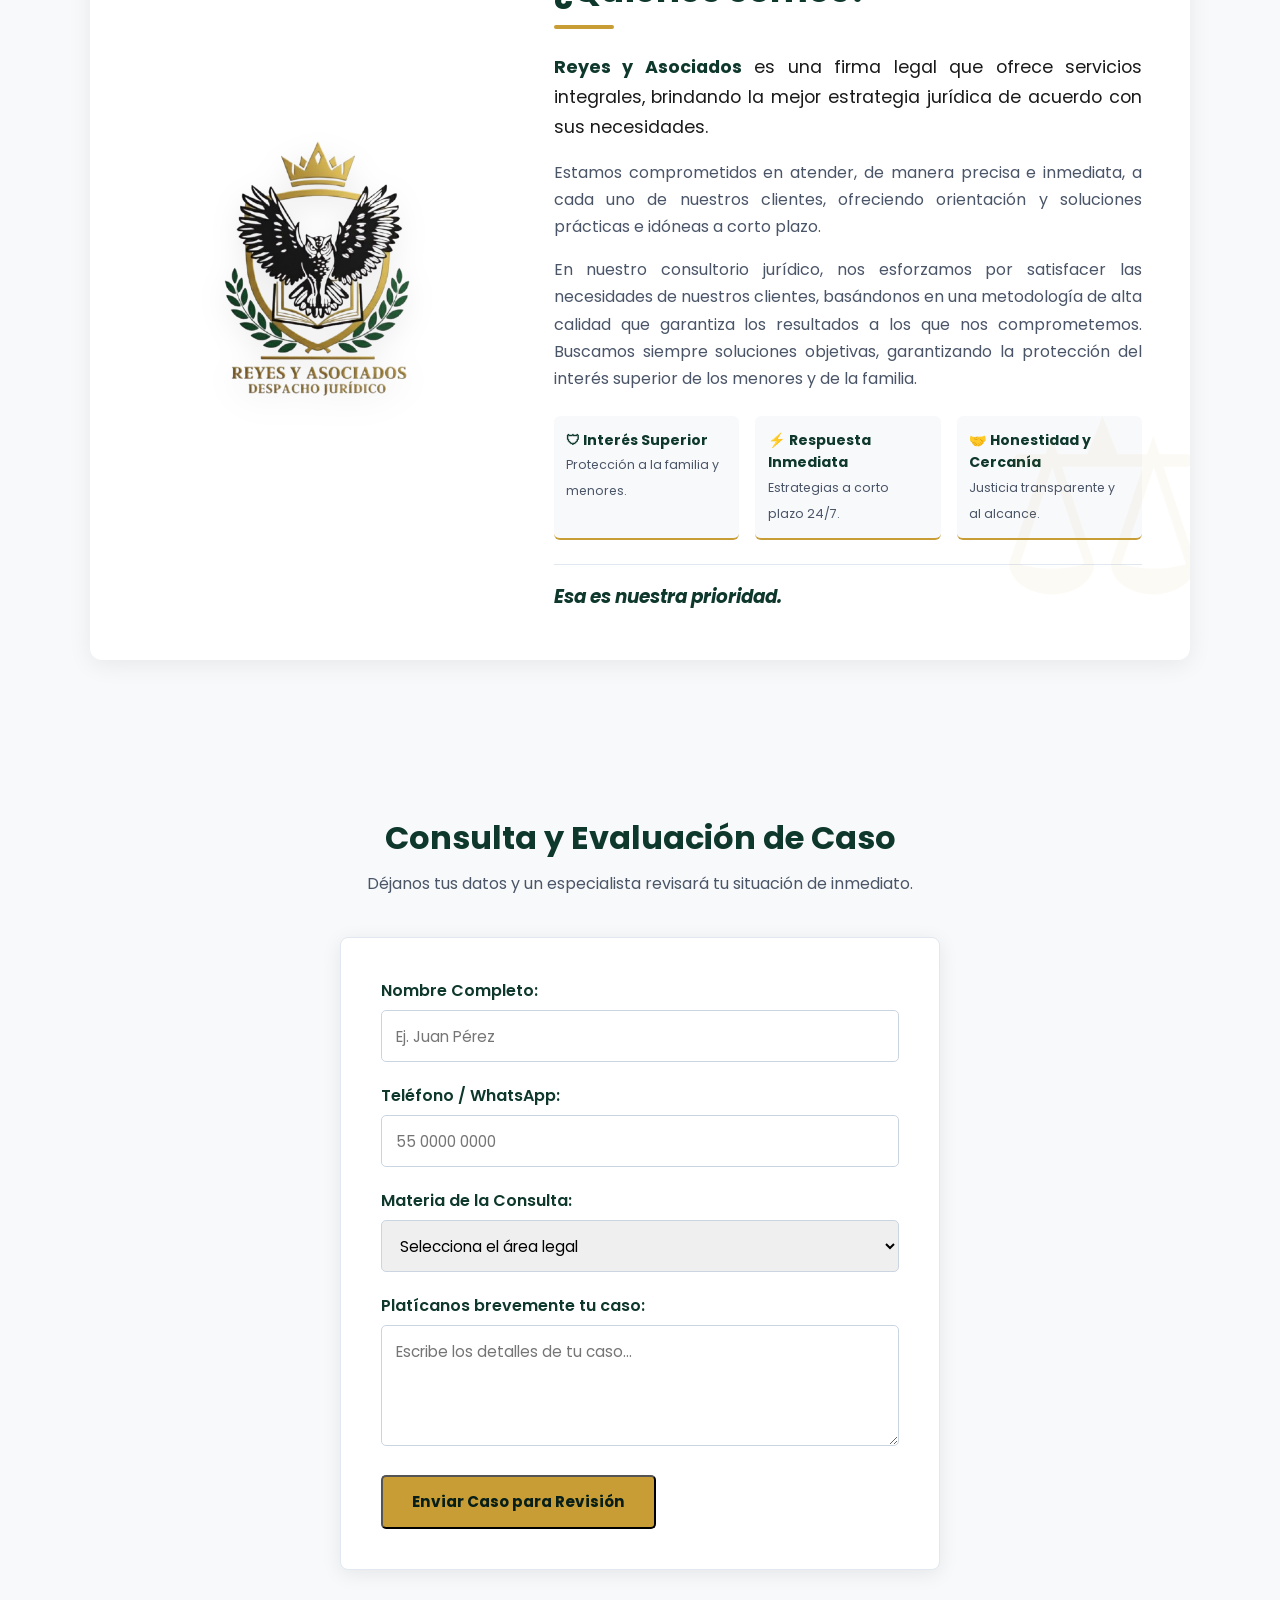
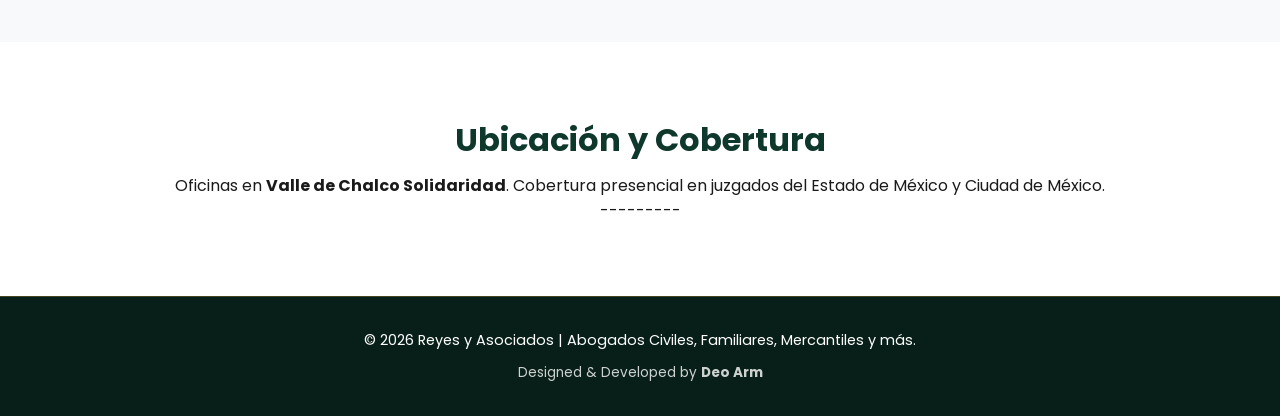
==== commit 0c9becd8: "Update index.html" ====
--- a/index.html
+++ b/index.html
@@ -71,7 +71,7 @@
       <div class="tarjeta-servicio"><h3>Amparos y Constitucional</h3><p>*Protección contra actos de autoridad e injusticias.</p></div>
       <div class="tarjeta-servicio"><h3>Derecho Laboral</h3><p>*Despidos injustificados</p><p>*Indemnizaciones y liquidaciones.</p></div>
       <div class="tarjeta-servicio"><h3>Derecho Civil y Notarial</h3><p>*Contratos</p><p>*Escrituración</p><p>*Testamentos y regularización de propiedades.</p></div>
-      <div class="tarjeta-servicio"><h3>Derecho Agrario</h3><p>*Defensa de la propiedad ejidal y comunal en la región.</p></div>
+      <div class="tarjeta-servicio"><h3>Derecho Agrario</h3><p>*Prescripción adquisitiva.</p><p>Tramitación de dominio pleno</p></div>
       <div class="tarjeta-servicio"><h3>Seguridad Social</h3><p>*Pensiones</p><p> *Jubilaciones</p><p>*Incapacidades (IMSS / ISSSTE).</p></div>
       <div class="tarjeta-servicio"><h3>Mercantil y Administrativo</h3><p>*Cobro de pagarés </p><p>*Contratos comerciales</p><p>*Juicios administrativos (Contenciosos y no contenciosos)</p></div>
     </div>
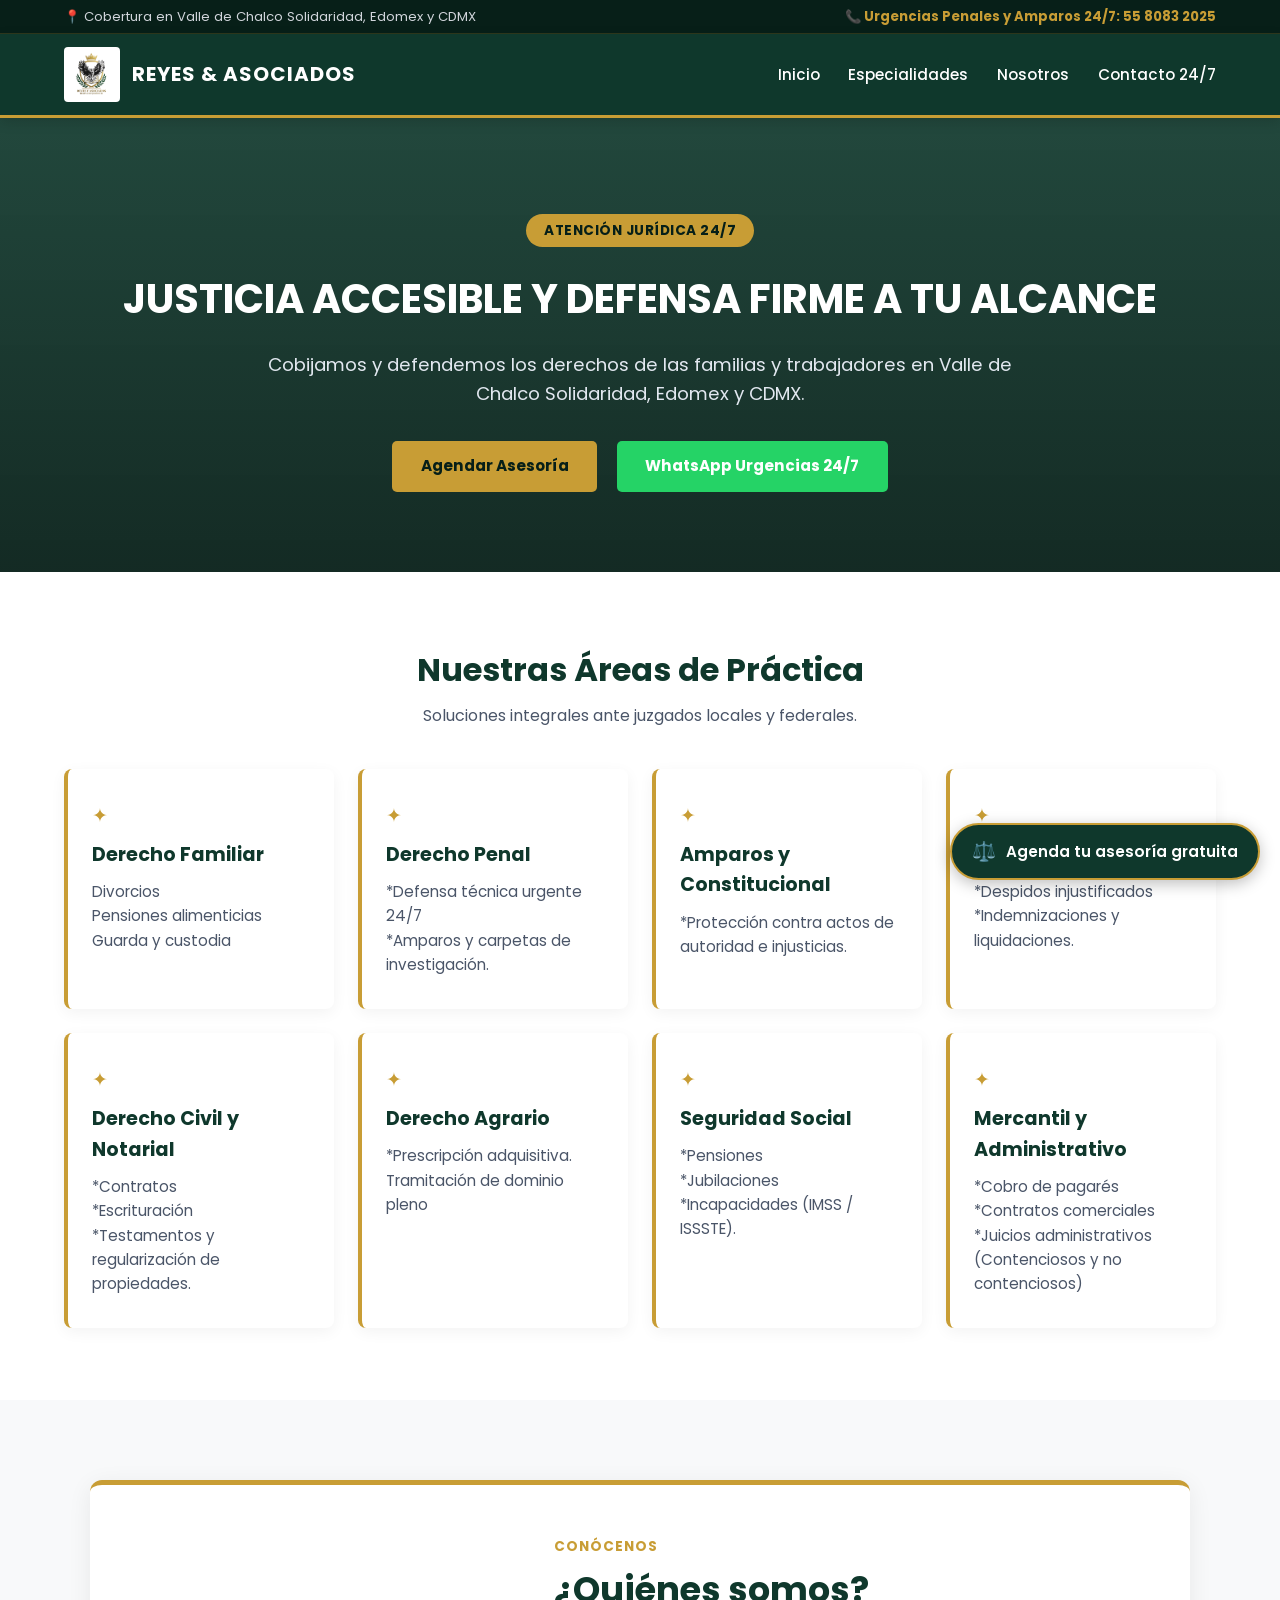
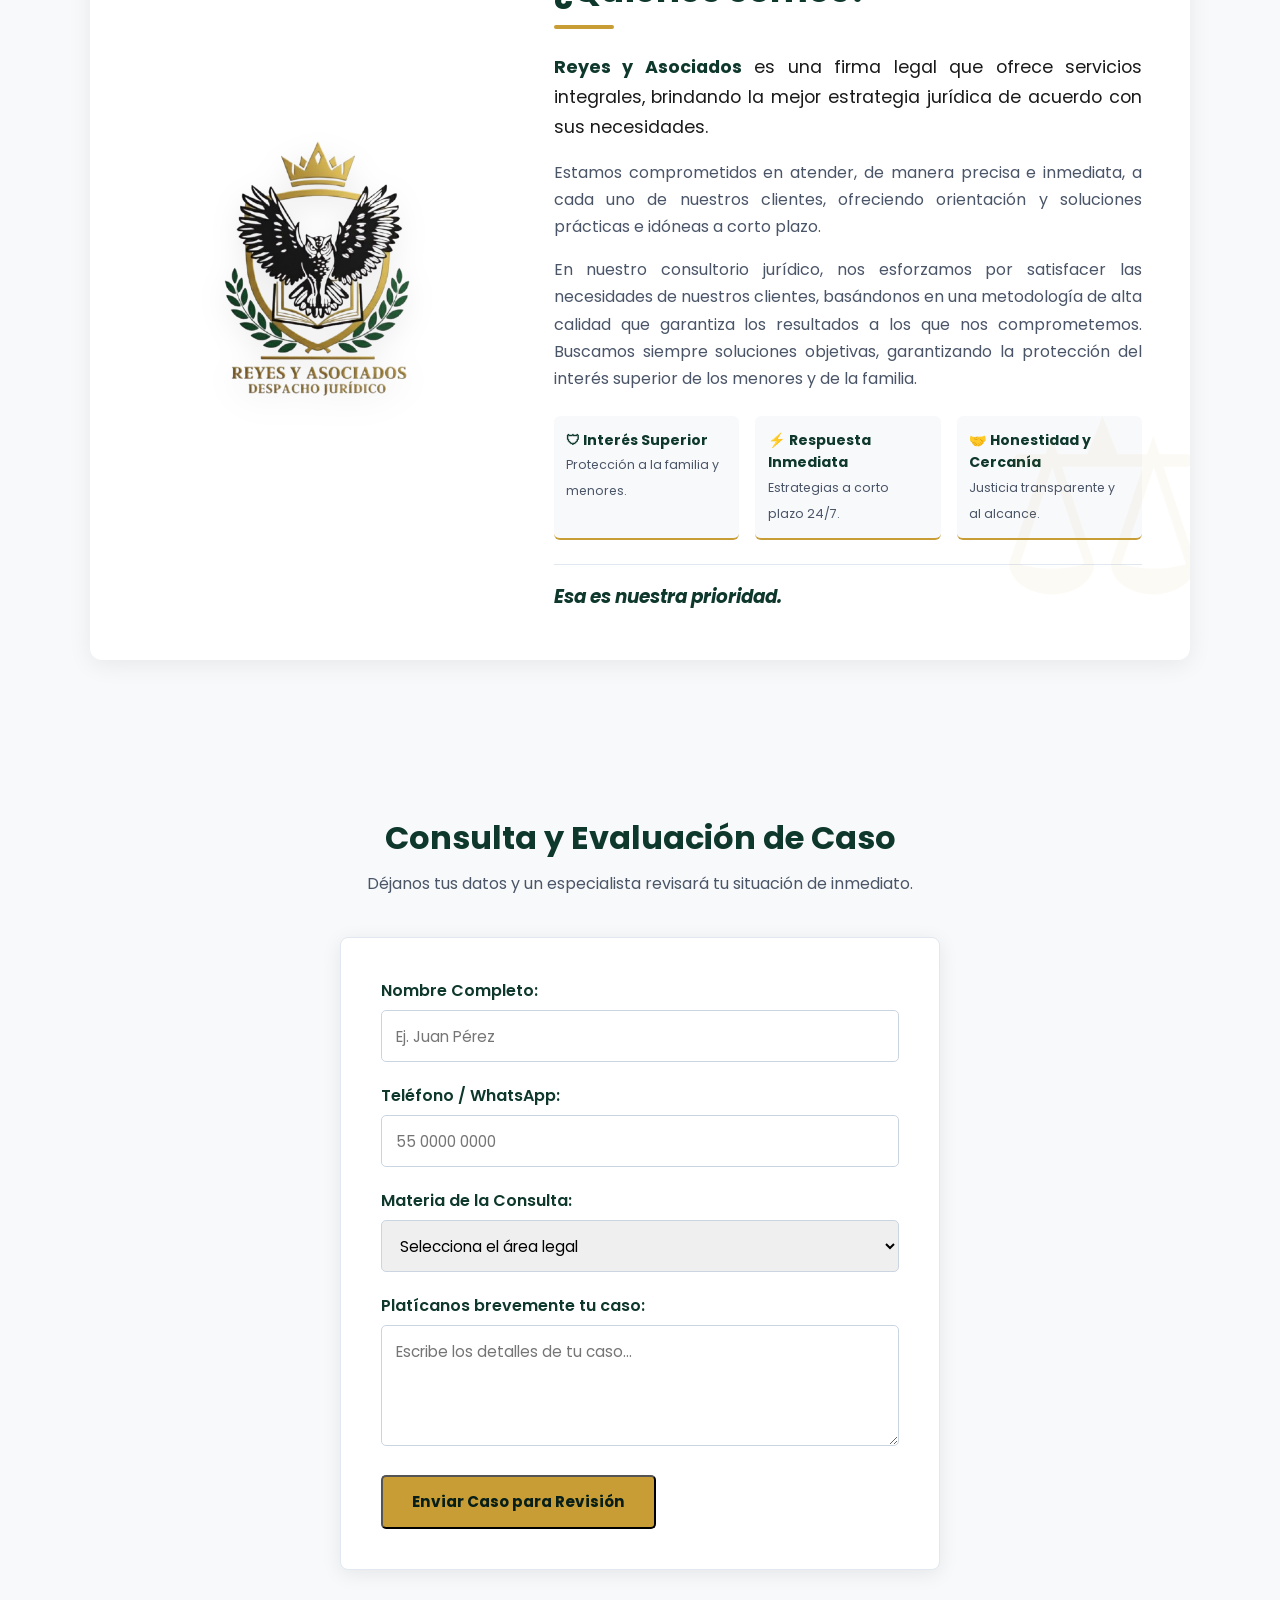
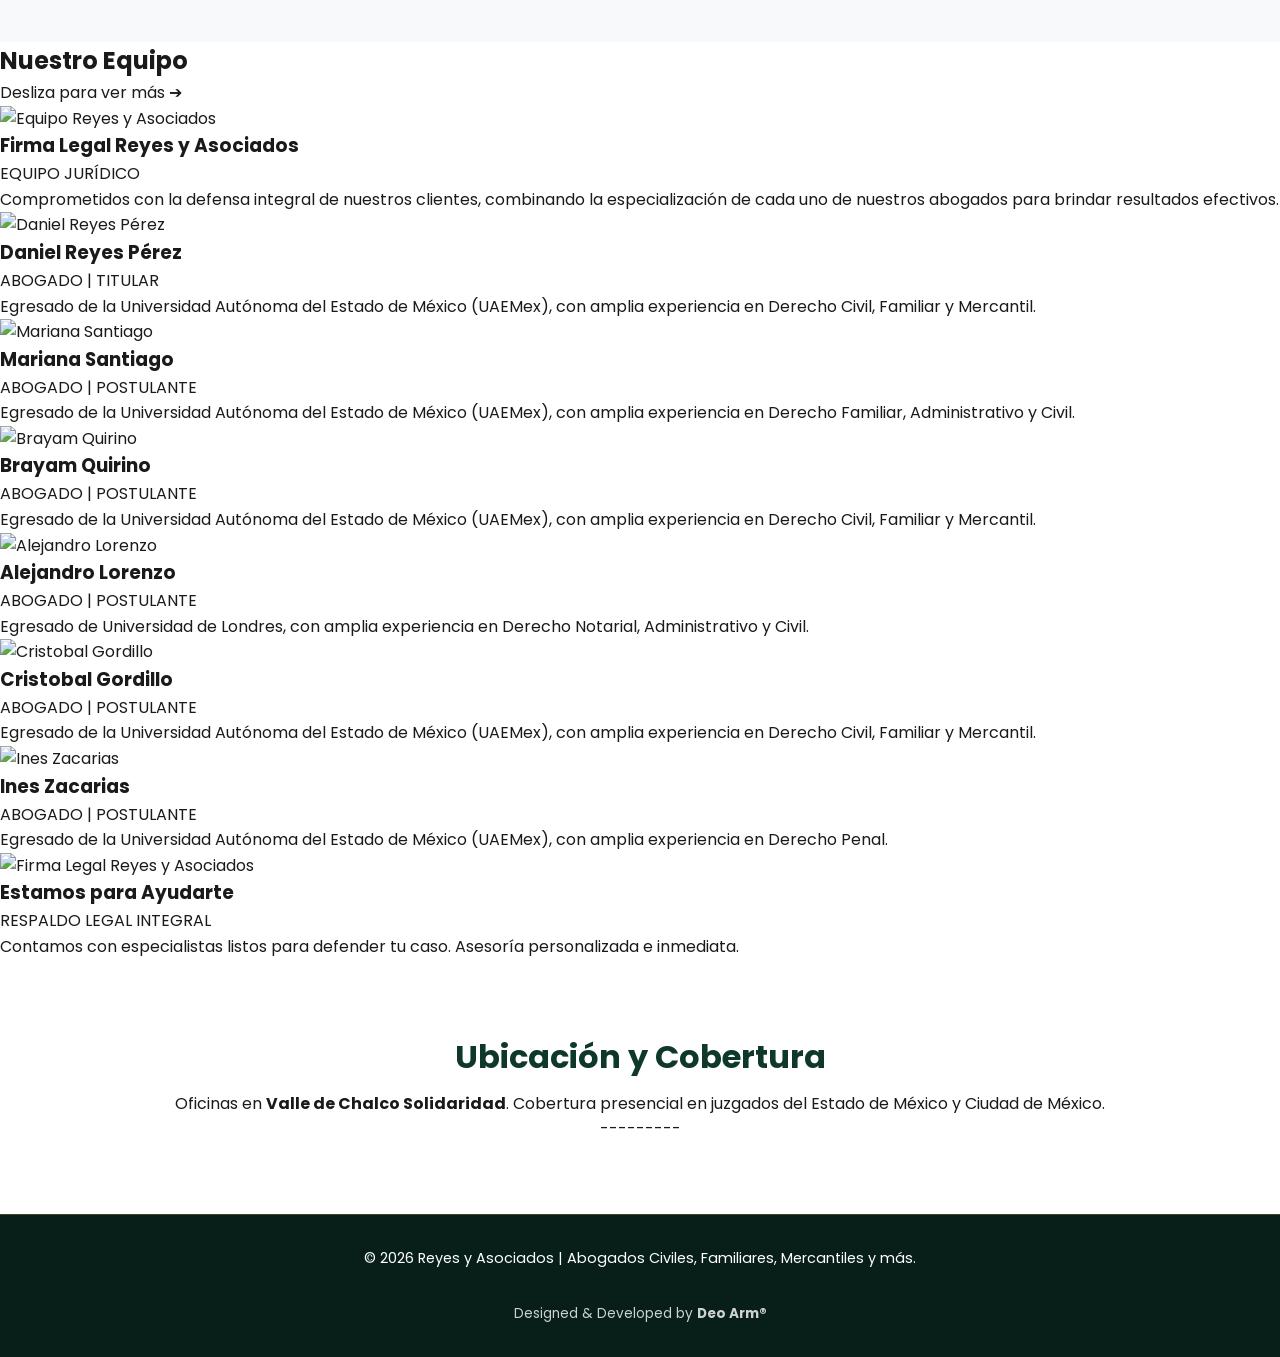
==== commit 94596f3f: "Update index.html" ====
--- a/index.html
+++ b/index.html
@@ -176,6 +176,114 @@
     </form>
   </section>
 
+
+<!-- SECCIÓN NUESTRO EQUIPO (CARRUSEL) -->
+<section id="nosotros" class="seccion-equipo">
+  <div class="contenedor-equipo">
+    <h2 class="titulo-equipo">Nuestro Equipo</h2>
+
+    <div class="indicador-deslizar">
+  <span>Desliza para ver más</span>
+  <span class="flecha-animada">➔</span>
+    </div>
+
+    <div class="carrusel-equipo">
+      
+      <!-- TARJETA 1: FOTO GRUPAL (Siempre al inicio) -->
+      <div class="tarjeta-abogado tarjeta-grupal">
+        <div class="foto-contenedor-grupal">
+          <img src="grupal.jpeg" alt="Equipo Reyes y Asociados" class="foto-grupal">
+        </div>
+        <h3 class="nombre-abogado">Firma Legal Reyes y Asociados</h3>
+        <span class="puesto-abogado">EQUIPO JURÍDICO</span>
+        <p class="bio-abogado">
+          Comprometidos con la defensa integral de nuestros clientes, combinando la especialización de cada uno de nuestros abogados para brindar resultados efectivos.
+        </p>
+      </div>
+
+      <!-- TARJETA 2: ABOGADO INDIVIDUAL 1 -->
+      <div class="tarjeta-abogado">
+        <div class="foto-contenedor">
+          <img src="Daniel.jpeg" alt="Daniel Reyes Pérez" class="foto-abogado">
+        </div>
+        <h3 class="nombre-abogado">Daniel Reyes Pérez</h3>
+        <span class="puesto-abogado">ABOGADO | TITULAR</span>
+        <p class="bio-abogado">
+          Egresado de la Universidad Autónoma del Estado de México (UAEMex), con amplia experiencia en Derecho Civil, Familiar y Mercantil.
+        </p>
+      </div>
+      <!-- TARJETA 3: ABOGADO INDIVIDUAL 2 -->
+      <div class="tarjeta-abogado">
+        <div class="foto-contenedor">
+          <img src="Mariana.jpeg" alt="Mariana Santiago" class="foto-abogado">
+        </div>
+        <h3 class="nombre-abogado">Mariana Santiago</h3>
+        <span class="puesto-abogado">ABOGADO | POSTULANTE</span>
+        <p class="bio-abogado">
+          Egresado de la Universidad Autónoma del Estado de México (UAEMex), con amplia experiencia en Derecho Familiar, Administrativo y Civil.
+        </p>
+      </div>
+      <!-- TARJETA 4: ABOGADO INDIVIDUAL 3 -->
+      <div class="tarjeta-abogado">
+        <div class="foto-contenedor">
+          <img src="Brayam.jpeg" alt="Brayam Quirino" class="foto-abogado">
+        </div>
+        <h3 class="nombre-abogado">Brayam Quirino</h3>
+        <span class="puesto-abogado">ABOGADO | POSTULANTE</span>
+        <p class="bio-abogado">
+          Egresado de la Universidad Autónoma del Estado de México (UAEMex), con amplia experiencia en Derecho Civil, Familiar y Mercantil.
+        </p>
+      </div>
+      <!-- TARJETA 5: ABOGADO INDIVIDUAL 4 -->
+      <div class="tarjeta-abogado">
+        <div class="foto-contenedor">
+          <img src="Alejandro.jpeg" alt="Alejandro Lorenzo" class="foto-abogado">
+        </div>
+        <h3 class="nombre-abogado">Alejandro Lorenzo</h3>
+        <span class="puesto-abogado">ABOGADO | POSTULANTE</span>
+        <p class="bio-abogado">
+          Egresado de Universidad de Londres, con amplia experiencia en Derecho Notarial, Administrativo y Civil.
+        </p>
+      </div>
+      <!-- TARJETA 6: ABOGADO INDIVIDUAL 5 -->
+      <div class="tarjeta-abogado">
+        <div class="foto-contenedor">
+          <img src="Cristobal.jpeg" alt="Cristobal Gordillo" class="foto-abogado">
+        </div>
+        <h3 class="nombre-abogado">Cristobal Gordillo</h3>
+        <span class="puesto-abogado">ABOGADO | POSTULANTE</span>
+        <p class="bio-abogado">
+          Egresado de la Universidad Autónoma del Estado de México (UAEMex), con amplia experiencia en Derecho Civil, Familiar y Mercantil.
+        </p>
+      </div>
+      <!-- TARJETA 7: ABOGADO INDIVIDUAL 6 -->
+      <div class="tarjeta-abogado">
+        <div class="foto-contenedor">
+          <img src="Ines.jpeg" alt="Ines Zacarias" class="foto-abogado">
+        </div>
+        <h3 class="nombre-abogado">Ines Zacarias</h3>
+        <span class="puesto-abogado">ABOGADO | POSTULANTE</span>
+        <p class="bio-abogado">
+          Egresado de la Universidad Autónoma del Estado de México (UAEMex), con amplia experiencia en Derecho Penal.
+        </p>
+      </div>
+<!-- TARJETA FINAL DE CIERRE GRUPAL -->
+<div class="tarjeta-abogado tarjeta-cierre">
+  <div class="foto-contenedor-grupal">
+    <img src="grupal2.jpeg" alt="Firma Legal Reyes y Asociados" class="foto-grupal">
+  </div>
+  <h3 class="nombre-abogado">Estamos para Ayudarte</h3>
+  <span class="puesto-abogado">RESPALDO LEGAL INTEGRAL</span>
+  <p class="bio-abogado">
+    Contamos con especialistas listos para defender tu caso. Asesoría personalizada e inmediata.
+  </p>
+</div>
+
+    </div>
+  </div>
+</section>
+
+
   <!-- Cobertura y Mapa -->
   <section class="seccion">
     <h2>Ubicación y Cobertura</h2>
@@ -186,9 +294,10 @@
 
   <footer>
     <p>&copy; 2026 Reyes y Asociados | Abogados Civiles, Familiares, Mercantiles y más.</p>
+    <br>
       <!-- Linea de créditos by DEO ARM contactar al 56 4428 1928 o alearerob28@gmail.com -->
     <p style="text-align: center; font-size: 0.85rem; margin-top: 10px; opacity: 0.8;">
-    Designed & Developed by <strong>Deo Arm</strong>
+    Designed & Developed by <strong>Deo Arm®</strong>
   </p>
   </footer>
   <!-- Widget Flotante de Asesoría Gratuita -->
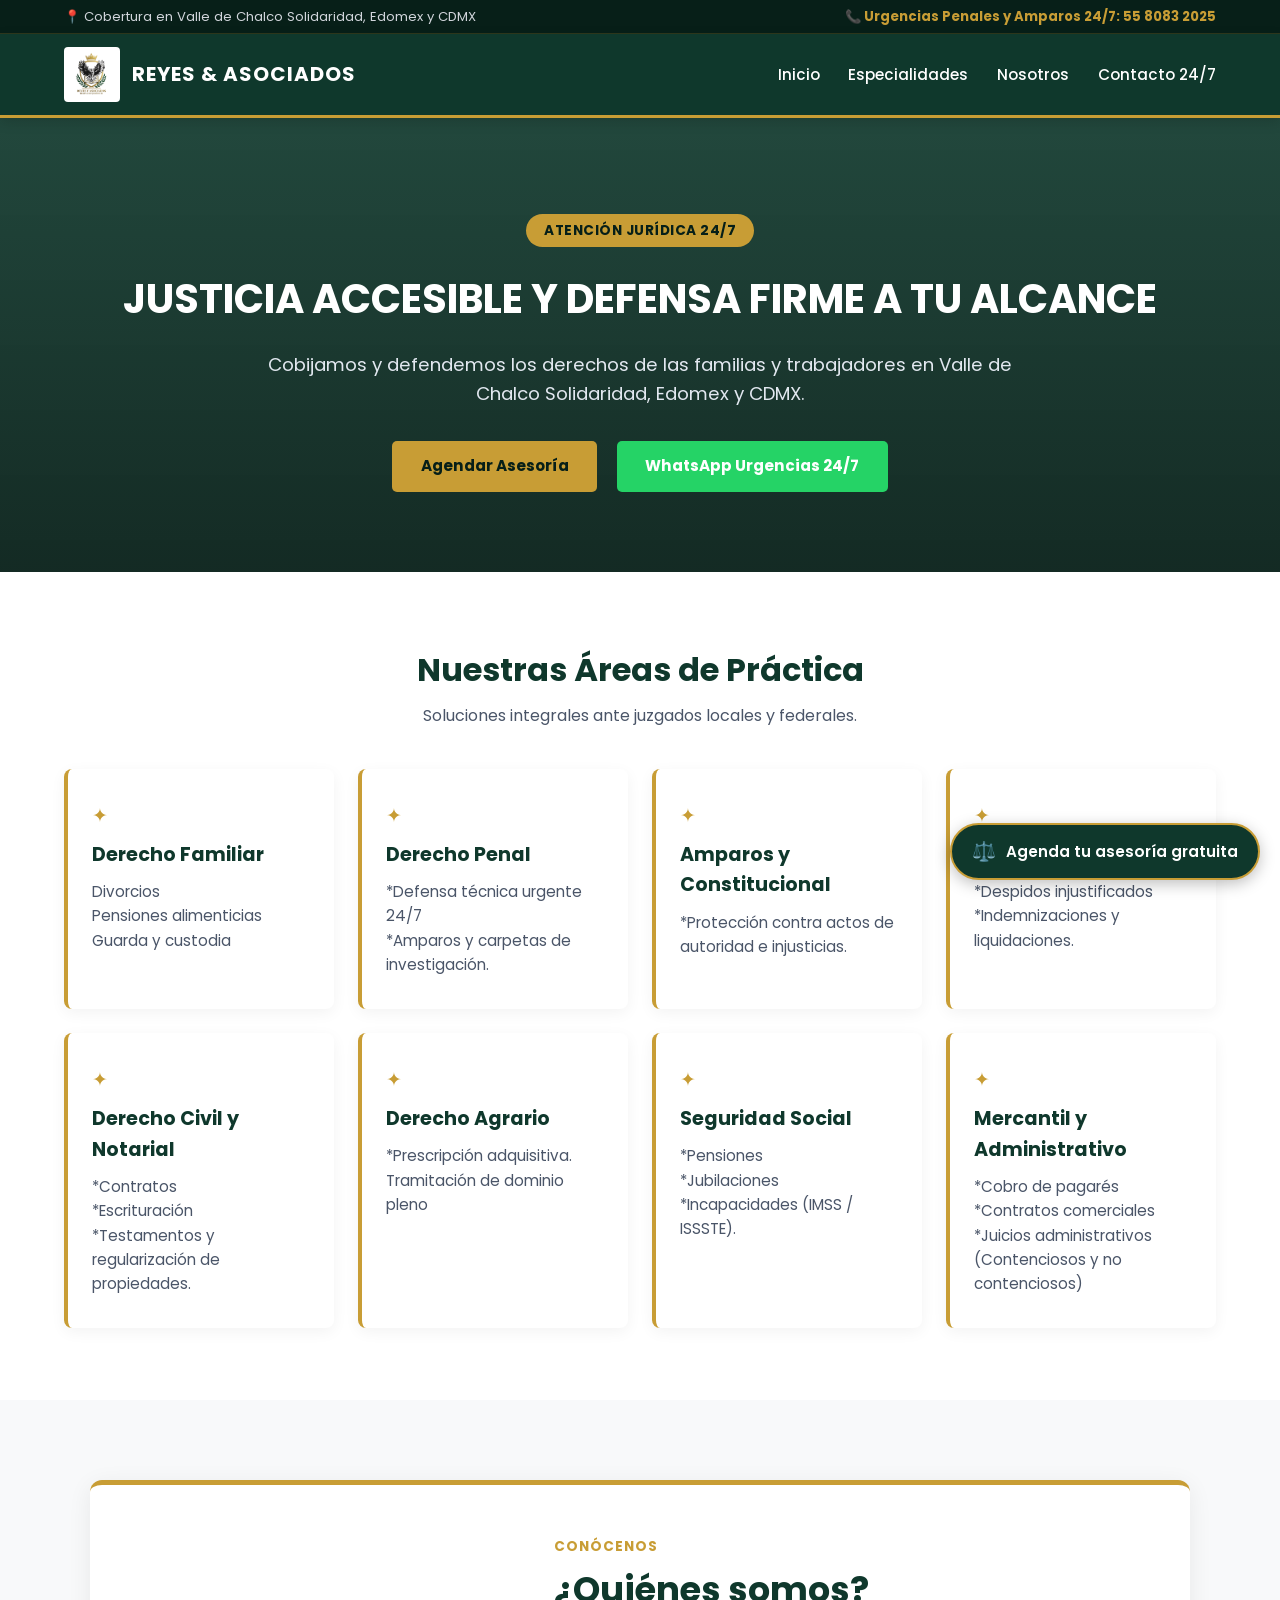
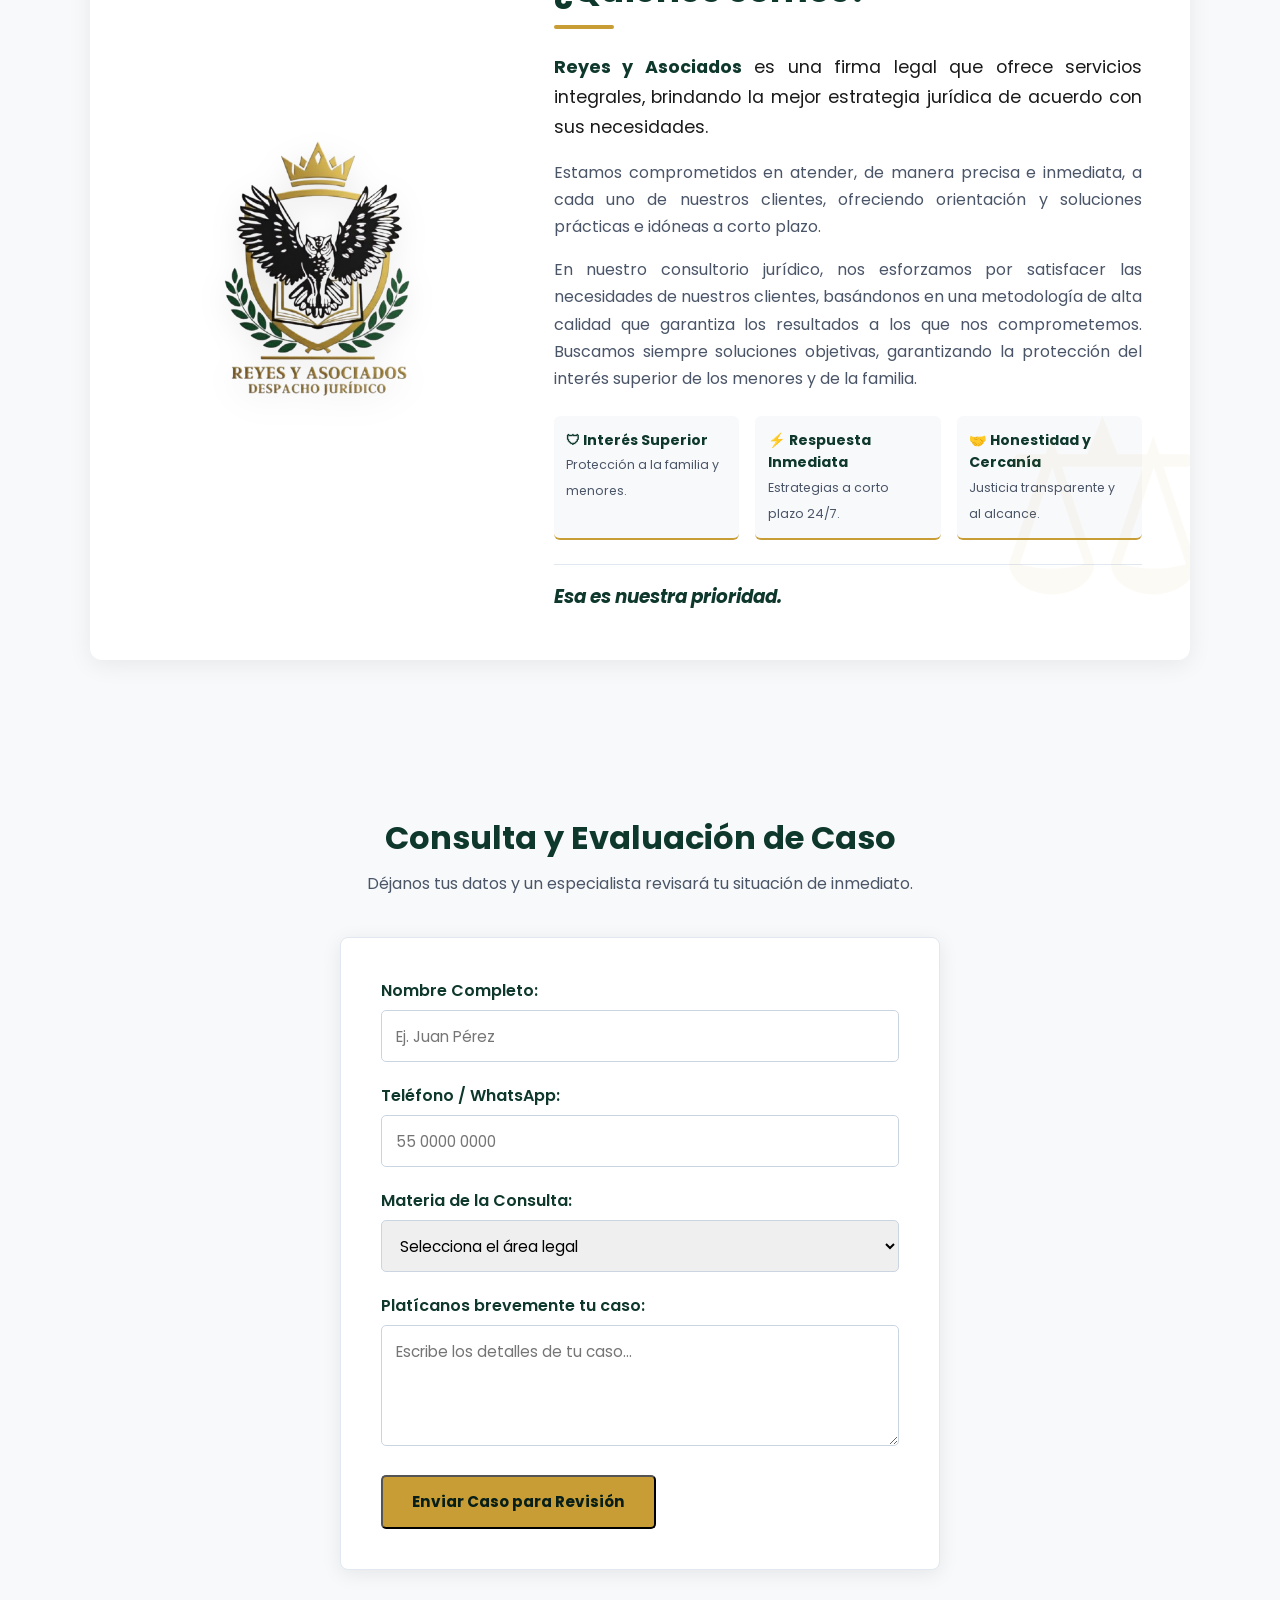
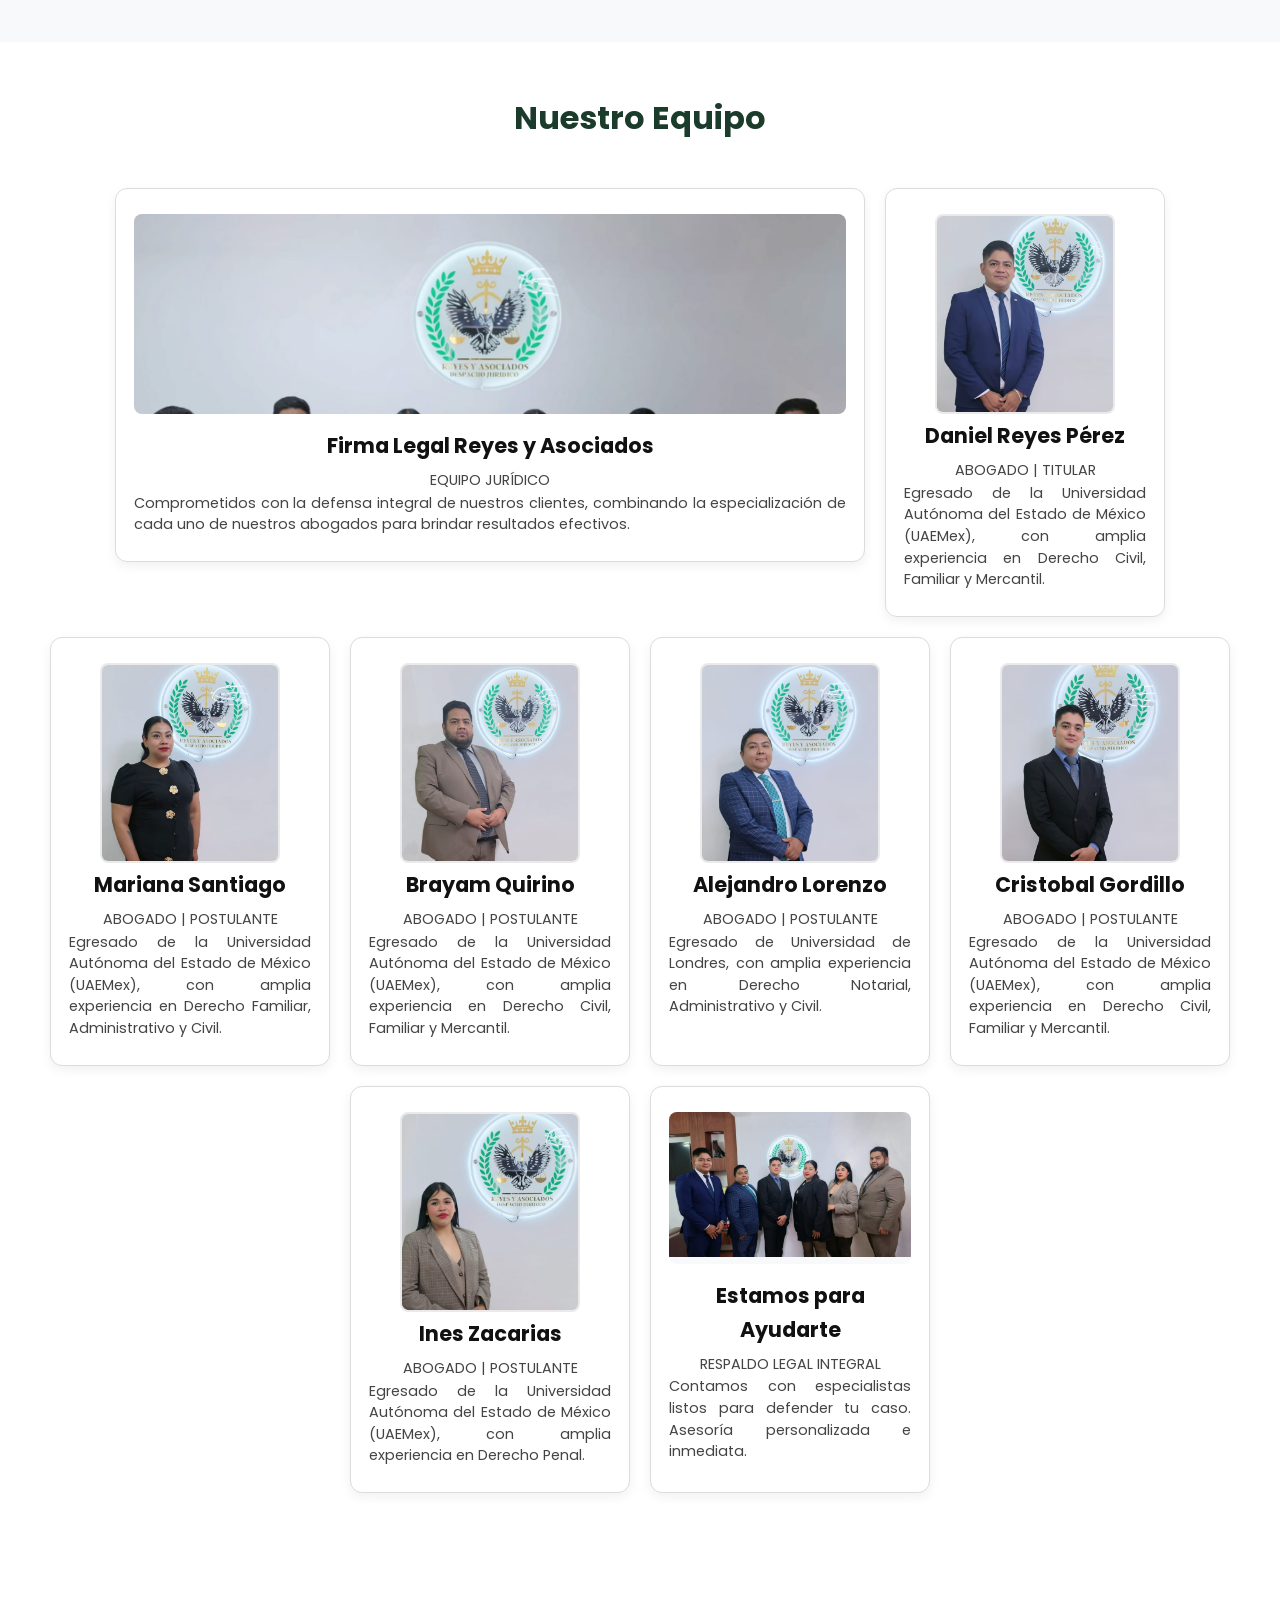
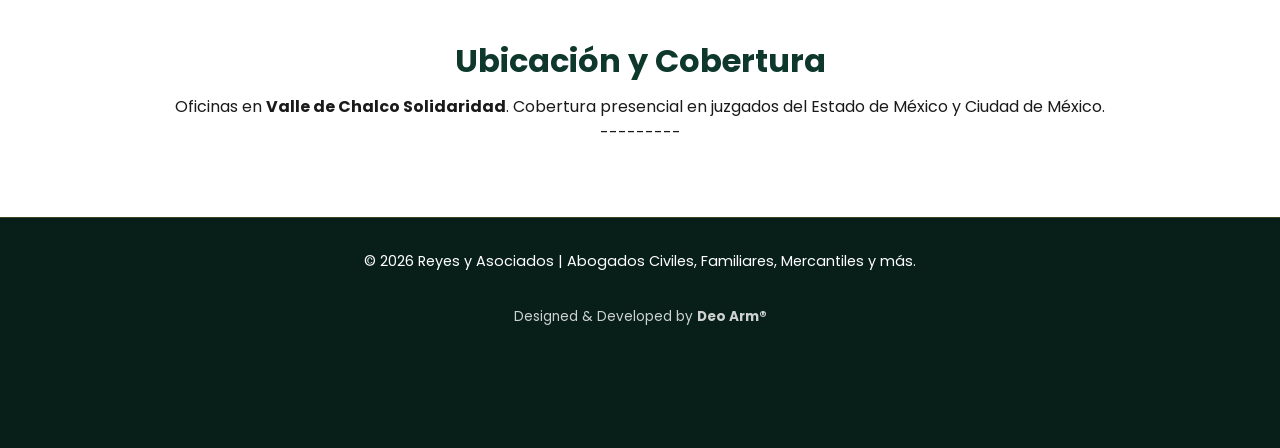
==== commit 2a466716: "Update index.html" ====
--- a/index.html
+++ b/index.html
@@ -188,7 +188,7 @@
     </div>
 
     <div class="carrusel-equipo">
-      
+      <div class="fila-grupal">
       <!-- TARJETA 1: FOTO GRUPAL (Siempre al inicio) -->
       <div class="tarjeta-abogado tarjeta-grupal">
         <div class="foto-contenedor-grupal">
@@ -200,7 +200,7 @@
           Comprometidos con la defensa integral de nuestros clientes, combinando la especialización de cada uno de nuestros abogados para brindar resultados efectivos.
         </p>
       </div>
-
+    </div>
       <!-- TARJETA 2: ABOGADO INDIVIDUAL 1 -->
       <div class="tarjeta-abogado">
         <div class="foto-contenedor">
--- a/style.css
+++ b/style.css
@@ -396,6 +396,7 @@
   padding: 2rem 5%;
   font-size: 0.9rem;
   border-top: 1px solid rgba(200, 157, 53, 0.3);
+  padding-bottom: 120px !important;
 }
 
 /* ==========================================
@@ -676,16 +677,17 @@
   .widget-asesoria-container {
     bottom: 15px;
     right: 15px;
-    left: 15px;
+    left: auto;
   }
 
   .btn-flotante-asesoria {
-    width: 100%;
-    justify-content: center;
+   padding: 8px 14px;
+    font-size: 0.8rem;
+  
   }
 
   .chat-modal {
-    width: 100%;
+    width: 90vw;
     bottom: 60px;
   }
 }
@@ -746,4 +748,189 @@
     opacity: 1;
     transform: translateY(0);
   }
-}+}
+
+
+/* --- CARRUSEL DESLIZABLE NUESTRO EQUIPO --- */
+
+
+.seccion-equipo {
+  padding: 50px 15px;
+  background-color: #ffffff;
+  text-align: center;
+}
+
+.titulo-equipo {
+  font-size: 2rem;
+  color: #1b3b2b;
+  margin-bottom: 25px;
+  font-weight: bold;
+}
+
+/* Contenedor del Carrusel deslizable */
+.carrusel-equipo {
+  display: flex;
+  gap: 20px;
+  overflow-x: auto;
+  scroll-snap-type: x mandatory;
+  padding: 10px 5px 25px 5px;
+  -webkit-overflow-scrolling: touch;
+}
+
+/* Ocultar barra de desplazamiento visual para un acabado más limpio */
+.carrusel-equipo::-webkit-scrollbar {
+  height: 6px;
+}
+.carrusel-equipo::-webkit-scrollbar-thumb {
+  background: #ccc;
+  border-radius: 10px;
+}
+
+/* Tarjeta individual */
+.tarjeta-abogado {
+  flex: 0 0 85%; /* En móvil ocupa el 85% de la pantalla para dejar ver la siguiente tarjeta */
+  max-width: 320px;
+  scroll-snap-align: center;
+  background: #ffffff;
+  border: 1px solid #dcdcdc;
+  border-radius: 12px;
+  padding: 25px 18px;
+  box-shadow: 0 4px 12px rgba(0,0,0,0.06);
+  box-sizing: border-box;
+}
+
+/* Ajuste especial para la tarjeta grupal */
+.foto-contenedor-grupal {
+  width: 100%;
+  height: auto; /* Permite que la altura se adapte a la proporción completa de la foto */
+  max-height: 200px;
+  margin-bottom: 15px;
+  border-radius: 8px;
+  overflow: hidden;
+  background-color: #f8f9fa; /* Fondo neutro por si quedan bordes pequeños */
+}
+
+.foto-grupal {
+  width: 100%;
+  height: 100%;
+  object-fit: contain; 
+}
+
+/* Fotos circulares para abogados individuales */
+.foto-contenedor {
+  width: 180px;
+  height: 200px;
+  margin: 0 auto 5px auto;
+  border-radius: 8px;
+  overflow: hidden;
+  border: 2px solid #eaeaea;
+}
+
+.foto-abogado {
+  width: 100%;
+  height: 100%;
+  object-fit: cover;
+}
+
+.nombre-abogado {
+  font-size: 1.3rem;
+  font-weight: 700;
+  color: #111111;
+  margin-bottom: 5px;
+}
+
+.cargo-abogado {
+  display: block;
+  font-size: 0.8rem;
+  letter-spacing: 1px;
+  color: #666666;
+  text-transform: uppercase;
+  margin-bottom: 15px;
+  text-align: justify;
+}
+.puesto-abogado{
+  font-size: 0.9rem;
+  line-height: 1.5;
+  color: #444444;
+}
+.bio-abogado {
+  font-size: 0.9rem;
+  line-height: 1.5;
+  color: #444444;
+  text-align: justify;
+
+}
+
+/* Adaptación para pantallas de escritorio */
+@media (min-width: 768px) {
+  .carrusel-equipo {
+    justify-content: center;
+    overflow-x: visible;
+  }
+  .tarjeta-abogado {
+    flex: 0 0 300px;
+  }
+}
+/* --- FLECHA ANIMADA Y ANCHO DE TARJETAS EN MÓVIL --- */
+.indicador-deslizar {
+  display: flex;
+  align-items: center;
+  justify-content: center;
+  gap: 8px;
+  color: #1b3b2b;
+  font-size: 0.85rem;
+  font-weight: 600;
+  margin-bottom: 12px;
+}
+
+.flecha-animada {
+  font-size: 1.1rem;
+  display: inline-block;
+  animation: deslizarFlecha 1.4s infinite;
+}
+
+@keyframes deslizarFlecha {
+  0%, 100% { transform: translateX(0); }
+  50% { transform: translateX(7px); }
+}
+
+@media (max-width: 767px) {
+  .carrusel-equipo {
+    padding: 10px 10px 25px 10px !important;
+    gap: 15px !important;
+  }
+
+  .tarjeta-abogado {
+    flex: 0 0 92% !important; /* Estira el ancho a casi toda la pantalla */
+    max-width: none !important;
+    min-height: 450px !important; /* Estira el alto de las cajas */
+  }
+}
+
+@media (min-width: 768px) {
+  .indicador-deslizar {
+    display: none; /* Se oculta en computadoras */
+  }
+
+  .carrusel-equipo {
+    display: flex !important;
+    flex-wrap: wrap !important; /* Despliega las tarjetas en cuadrícula */
+    justify-content: center !important; /* Centra el contenido */
+    overflow-x: visible !important; /* Desactiva el carrusel en PC */
+    gap: 20px !important;
+    padding: 20px 0 !important;
+  }
+
+  .tarjeta-abogado {
+    flex: 0 0 280px !important; /* Ancho fijo para pantallas grandes */
+    max-width: 280px !important;
+    min-height: auto !important;
+  }
+
+  /* Hace que la foto grupal abarque arriba si se requiere */
+  .tarjeta-grupal {
+    flex: 0 0 100% !important;
+    max-width: 750px !important;
+    margin-bottom: 10px;
+  }
+}
--- a/style.css
+++ b/style.css
@@ -396,6 +396,7 @@
   padding: 2rem 5%;
   font-size: 0.9rem;
   border-top: 1px solid rgba(200, 157, 53, 0.3);
+  padding-bottom: 120px !important;
 }
 
 /* ==========================================
@@ -676,16 +677,17 @@
   .widget-asesoria-container {
     bottom: 15px;
     right: 15px;
-    left: 15px;
+    left: auto;
   }
 
   .btn-flotante-asesoria {
-    width: 100%;
-    justify-content: center;
+   padding: 8px 14px;
+    font-size: 0.8rem;
+  
   }
 
   .chat-modal {
-    width: 100%;
+    width: 90vw;
     bottom: 60px;
   }
 }
@@ -746,4 +748,189 @@
     opacity: 1;
     transform: translateY(0);
   }
-}+}
+
+
+/* --- CARRUSEL DESLIZABLE NUESTRO EQUIPO --- */
+
+
+.seccion-equipo {
+  padding: 50px 15px;
+  background-color: #ffffff;
+  text-align: center;
+}
+
+.titulo-equipo {
+  font-size: 2rem;
+  color: #1b3b2b;
+  margin-bottom: 25px;
+  font-weight: bold;
+}
+
+/* Contenedor del Carrusel deslizable */
+.carrusel-equipo {
+  display: flex;
+  gap: 20px;
+  overflow-x: auto;
+  scroll-snap-type: x mandatory;
+  padding: 10px 5px 25px 5px;
+  -webkit-overflow-scrolling: touch;
+}
+
+/* Ocultar barra de desplazamiento visual para un acabado más limpio */
+.carrusel-equipo::-webkit-scrollbar {
+  height: 6px;
+}
+.carrusel-equipo::-webkit-scrollbar-thumb {
+  background: #ccc;
+  border-radius: 10px;
+}
+
+/* Tarjeta individual */
+.tarjeta-abogado {
+  flex: 0 0 85%; /* En móvil ocupa el 85% de la pantalla para dejar ver la siguiente tarjeta */
+  max-width: 320px;
+  scroll-snap-align: center;
+  background: #ffffff;
+  border: 1px solid #dcdcdc;
+  border-radius: 12px;
+  padding: 25px 18px;
+  box-shadow: 0 4px 12px rgba(0,0,0,0.06);
+  box-sizing: border-box;
+}
+
+/* Ajuste especial para la tarjeta grupal */
+.foto-contenedor-grupal {
+  width: 100%;
+  height: auto; /* Permite que la altura se adapte a la proporción completa de la foto */
+  max-height: 200px;
+  margin-bottom: 15px;
+  border-radius: 8px;
+  overflow: hidden;
+  background-color: #f8f9fa; /* Fondo neutro por si quedan bordes pequeños */
+}
+
+.foto-grupal {
+  width: 100%;
+  height: 100%;
+  object-fit: contain; 
+}
+
+/* Fotos circulares para abogados individuales */
+.foto-contenedor {
+  width: 180px;
+  height: 200px;
+  margin: 0 auto 5px auto;
+  border-radius: 8px;
+  overflow: hidden;
+  border: 2px solid #eaeaea;
+}
+
+.foto-abogado {
+  width: 100%;
+  height: 100%;
+  object-fit: cover;
+}
+
+.nombre-abogado {
+  font-size: 1.3rem;
+  font-weight: 700;
+  color: #111111;
+  margin-bottom: 5px;
+}
+
+.cargo-abogado {
+  display: block;
+  font-size: 0.8rem;
+  letter-spacing: 1px;
+  color: #666666;
+  text-transform: uppercase;
+  margin-bottom: 15px;
+  text-align: justify;
+}
+.puesto-abogado{
+  font-size: 0.9rem;
+  line-height: 1.5;
+  color: #444444;
+}
+.bio-abogado {
+  font-size: 0.9rem;
+  line-height: 1.5;
+  color: #444444;
+  text-align: justify;
+
+}
+
+/* Adaptación para pantallas de escritorio */
+@media (min-width: 768px) {
+  .carrusel-equipo {
+    justify-content: center;
+    overflow-x: visible;
+  }
+  .tarjeta-abogado {
+    flex: 0 0 300px;
+  }
+}
+/* --- FLECHA ANIMADA Y ANCHO DE TARJETAS EN MÓVIL --- */
+.indicador-deslizar {
+  display: flex;
+  align-items: center;
+  justify-content: center;
+  gap: 8px;
+  color: #1b3b2b;
+  font-size: 0.85rem;
+  font-weight: 600;
+  margin-bottom: 12px;
+}
+
+.flecha-animada {
+  font-size: 1.1rem;
+  display: inline-block;
+  animation: deslizarFlecha 1.4s infinite;
+}
+
+@keyframes deslizarFlecha {
+  0%, 100% { transform: translateX(0); }
+  50% { transform: translateX(7px); }
+}
+
+@media (max-width: 767px) {
+  .carrusel-equipo {
+    padding: 10px 10px 25px 10px !important;
+    gap: 15px !important;
+  }
+
+  .tarjeta-abogado {
+    flex: 0 0 92% !important; /* Estira el ancho a casi toda la pantalla */
+    max-width: none !important;
+    min-height: 450px !important; /* Estira el alto de las cajas */
+  }
+}
+
+@media (min-width: 768px) {
+  .indicador-deslizar {
+    display: none; /* Se oculta en computadoras */
+  }
+
+  .carrusel-equipo {
+    display: flex !important;
+    flex-wrap: wrap !important; /* Despliega las tarjetas en cuadrícula */
+    justify-content: center !important; /* Centra el contenido */
+    overflow-x: visible !important; /* Desactiva el carrusel en PC */
+    gap: 20px !important;
+    padding: 20px 0 !important;
+  }
+
+  .tarjeta-abogado {
+    flex: 0 0 280px !important; /* Ancho fijo para pantallas grandes */
+    max-width: 280px !important;
+    min-height: auto !important;
+  }
+
+  /* Hace que la foto grupal abarque arriba si se requiere */
+  .tarjeta-grupal {
+    flex: 0 0 100% !important;
+    max-width: 750px !important;
+    margin-bottom: 10px;
+  }
+}
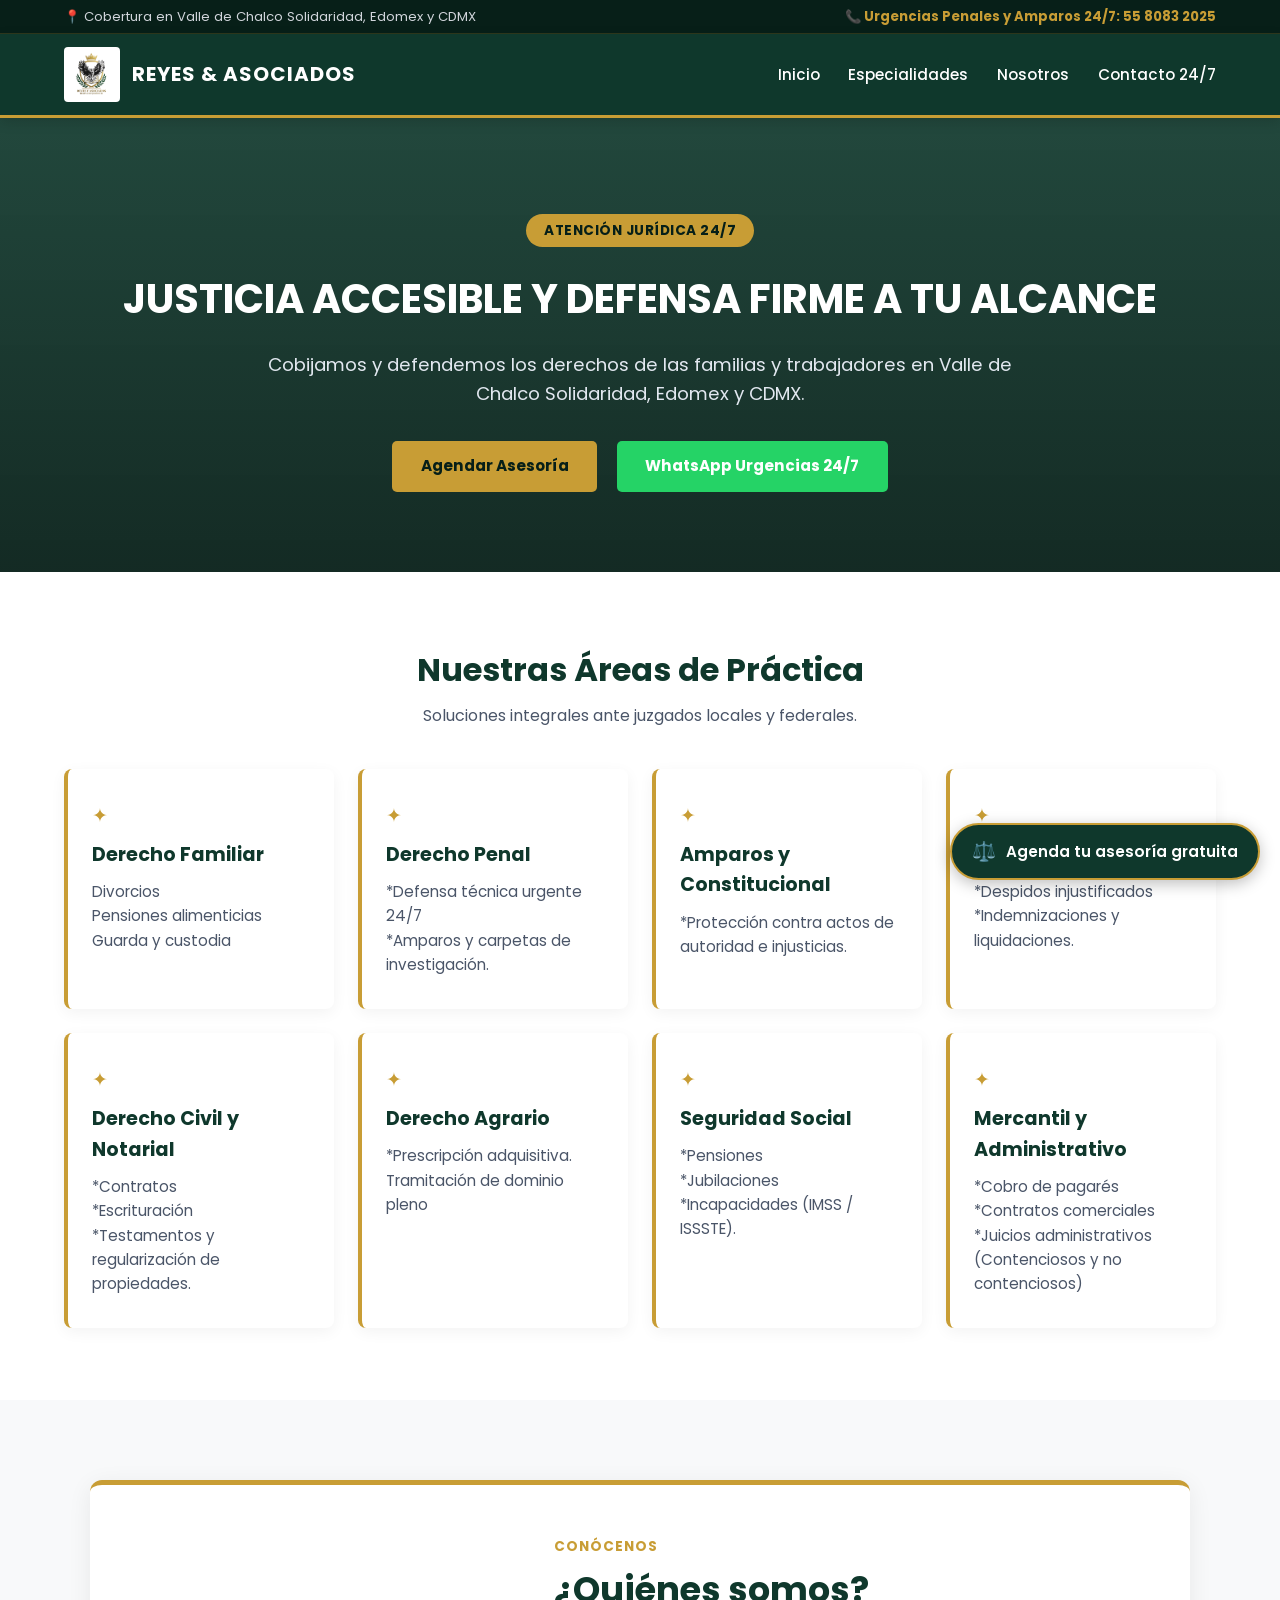
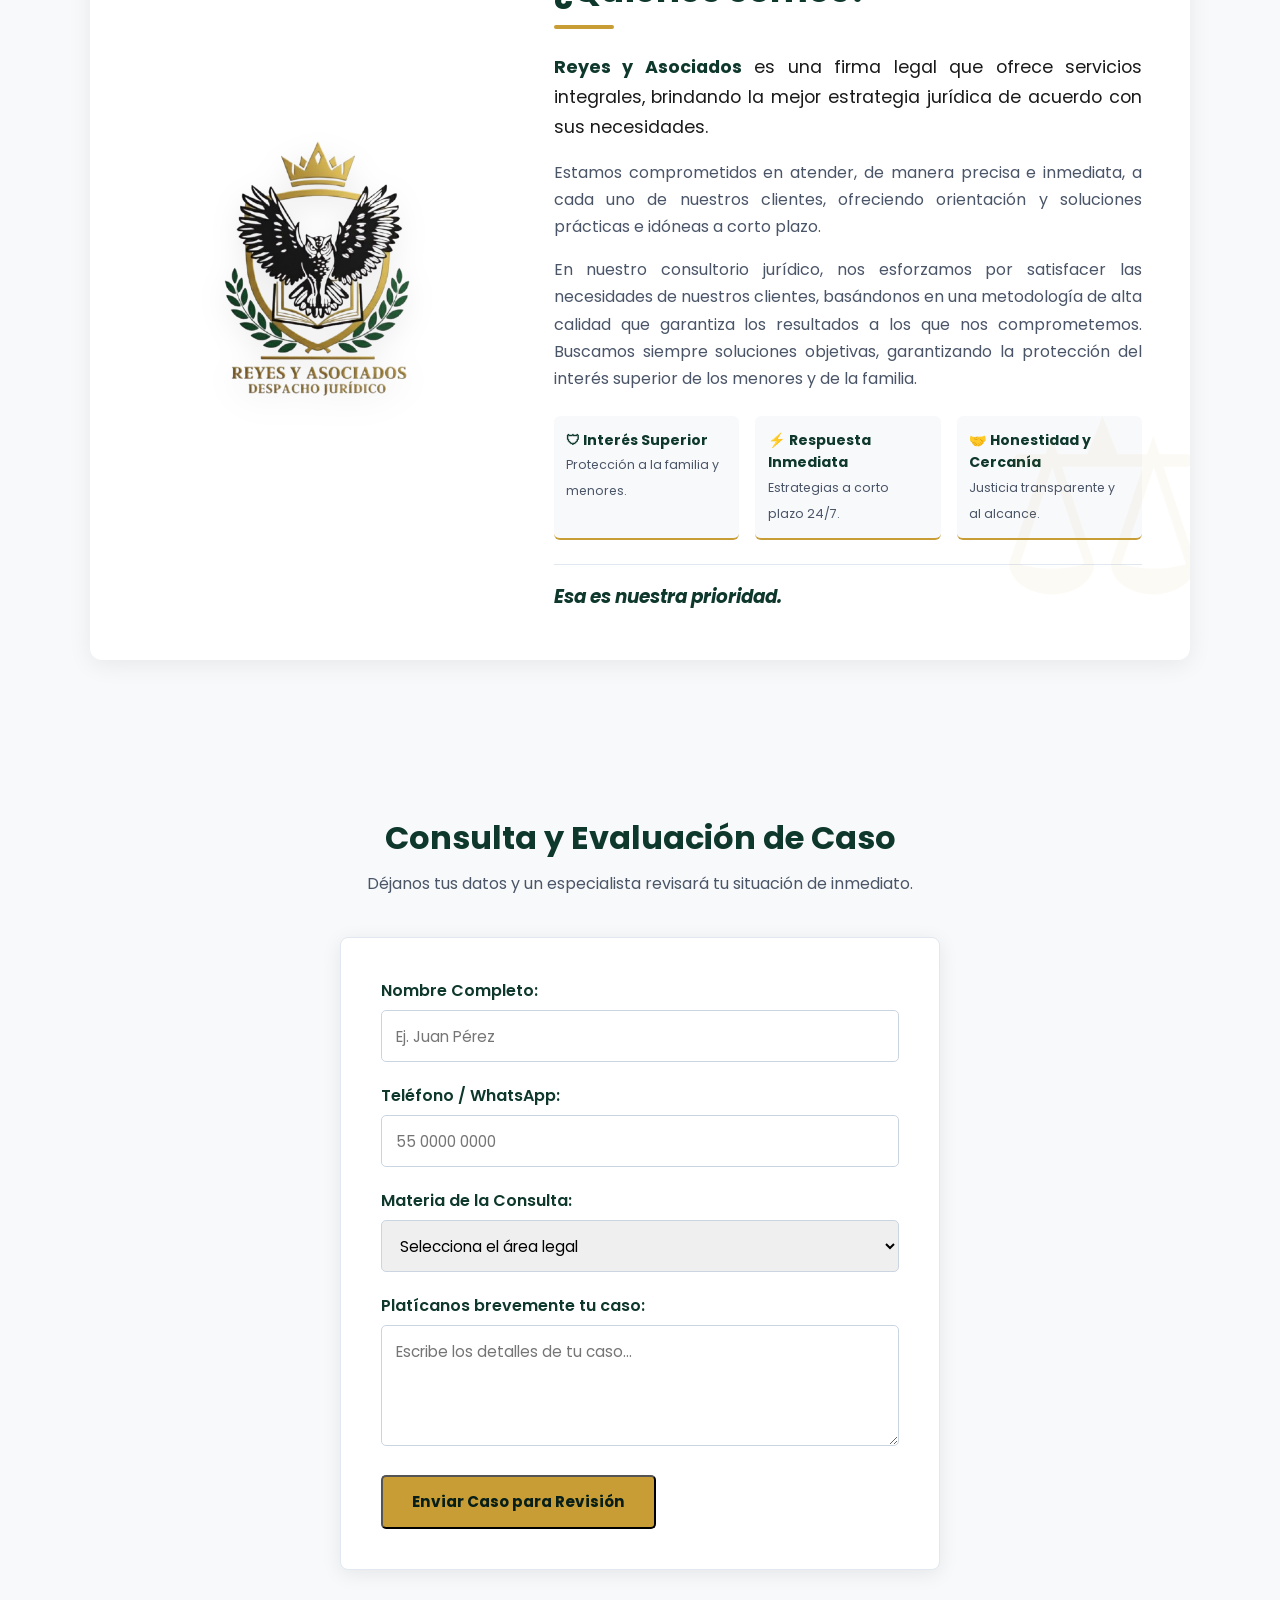
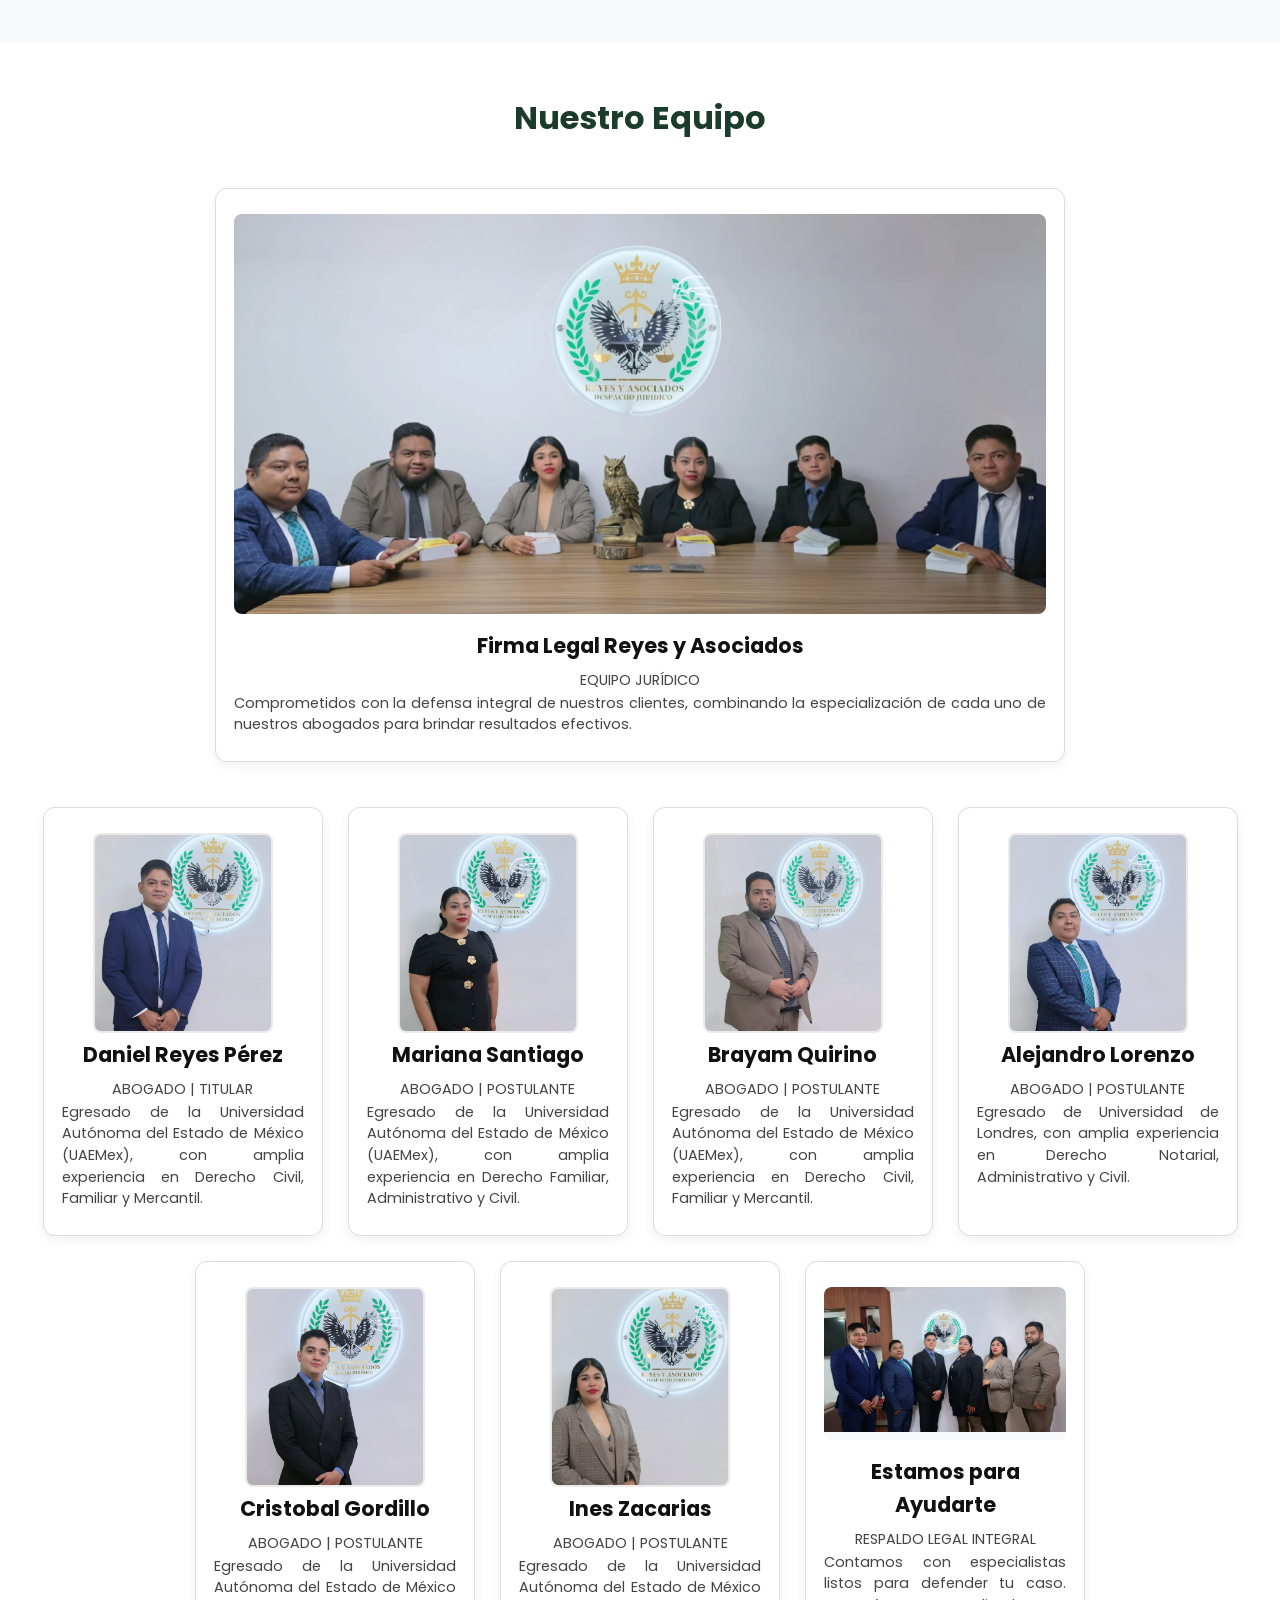
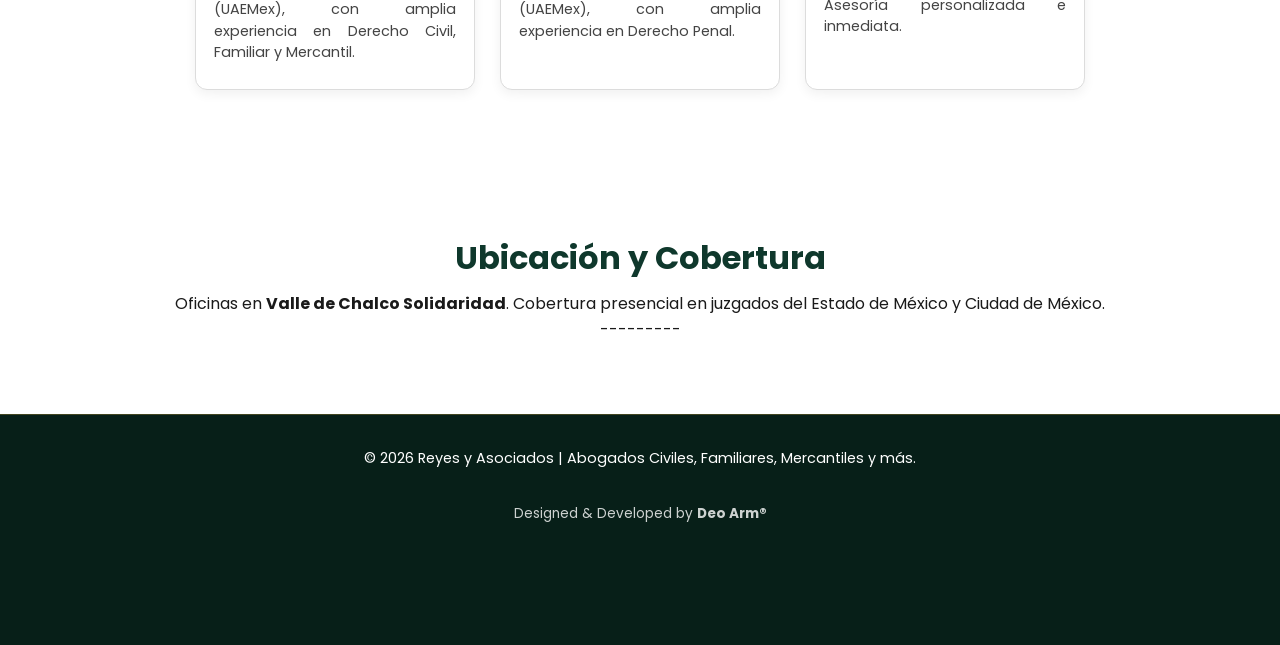
==== commit 7be2721a: "Update index.html" ====
--- a/index.html
+++ b/index.html
@@ -5,13 +5,17 @@
   <meta name="viewport" content="width=device-width, initial-scale=1.0">
   <title>Reyes y Asociados | Despacho de Abogados en Valle de Chalco, Edomex y CDMX</title>
   <meta name="description" content="Bufete jurídico 24/7 en Valle de Chalco, Estado de México y CDMX. Especialistas en derecho familiar, penal, amparos, laboral, civil y agrario.">
+  <!-- Favicon para que aparezca el logo en Google -->
+    <link rel="icon" type="image/png" href="logo.png">
+
+    <!-- Datos de la marca para el buscador -->
+    <meta property="og:site_name" content="Reyes & Asociados">
+    <meta name="application-name" content="Reyes & Asociados">
   <link rel="stylesheet" href="style.css">
   <!-- Fuentes de Google Fonts (Poppins: Redonda y Sans Serif) -->
   <link rel="preconnect" href="https://fonts.googleapis.com">
   <link rel="preconnect" href="https://fonts.gstatic.com" crossorigin>
   <link href="https://fonts.googleapis.com/css2?family=Poppins:wght@300;400;500;600;700&display=swap" rel="stylesheet">
-  
-  <link rel="stylesheet" href="style.css">
 </head>
 <body>
 
--- a/style.css
+++ b/style.css
@@ -907,30 +907,58 @@
   }
 }
 
+/* --- VISTA ESCRITORIO (PC) --- */
+/* --- VISTA ESCRITORIO (PC) --- */
 @media (min-width: 768px) {
   .indicador-deslizar {
-    display: none; /* Se oculta en computadoras */
+    display: none !important;
   }
 
   .carrusel-equipo {
     display: flex !important;
-    flex-wrap: wrap !important; /* Despliega las tarjetas en cuadrícula */
-    justify-content: center !important; /* Centra el contenido */
-    overflow-x: visible !important; /* Desactiva el carrusel en PC */
-    gap: 20px !important;
+    flex-wrap: wrap !important;
+    justify-content: center !important;
+    overflow-x: visible !important;
+    gap: 25px !important;
     padding: 20px 0 !important;
   }
 
-  .tarjeta-abogado {
-    flex: 0 0 280px !important; /* Ancho fijo para pantallas grandes */
+  /* La tarjeta grupal ocupa el 100% de la primera fila */
+  .tarjeta-grupal {
+    flex: 0 0 100% !important;
+    width: 100% !important;
+    max-width: 850px !important;
+    margin: 0 auto 20px auto !important;
+  }
+
+  .foto-contenedor-grupal {
+    width: 100% !important;
+    height: auto !important;
+    max-height: 400px !important;
+  }
+
+  .foto-grupal {
+    width: 100% !important;
+    height: 100% !important;
+    object-fit: contain !important;
+  }
+
+  /* Todas las tarjetas individuales pasan a la siguiente fila */
+  .tarjeta-abogado:not(.tarjeta-grupal) {
+    flex: 0 0 280px !important;
     max-width: 280px !important;
     min-height: auto !important;
   }
-
-  /* Hace que la foto grupal abarque arriba si se requiere */
-  .tarjeta-grupal {
-    flex: 0 0 100% !important;
-    max-width: 750px !important;
-    margin-bottom: 10px;
-  }
-}
+}
+/* Forzar salto de fila en la tarjeta grupal */
+.fila-grupal {
+  width: 100% !important;
+  flex: 0 0 100% !important;
+  display: flex !important;
+  justify-content: center !important;
+}
+
+.fila-grupal .tarjeta-grupal {
+  width: 100% !important;
+  max-width: 850px !important;
+}
